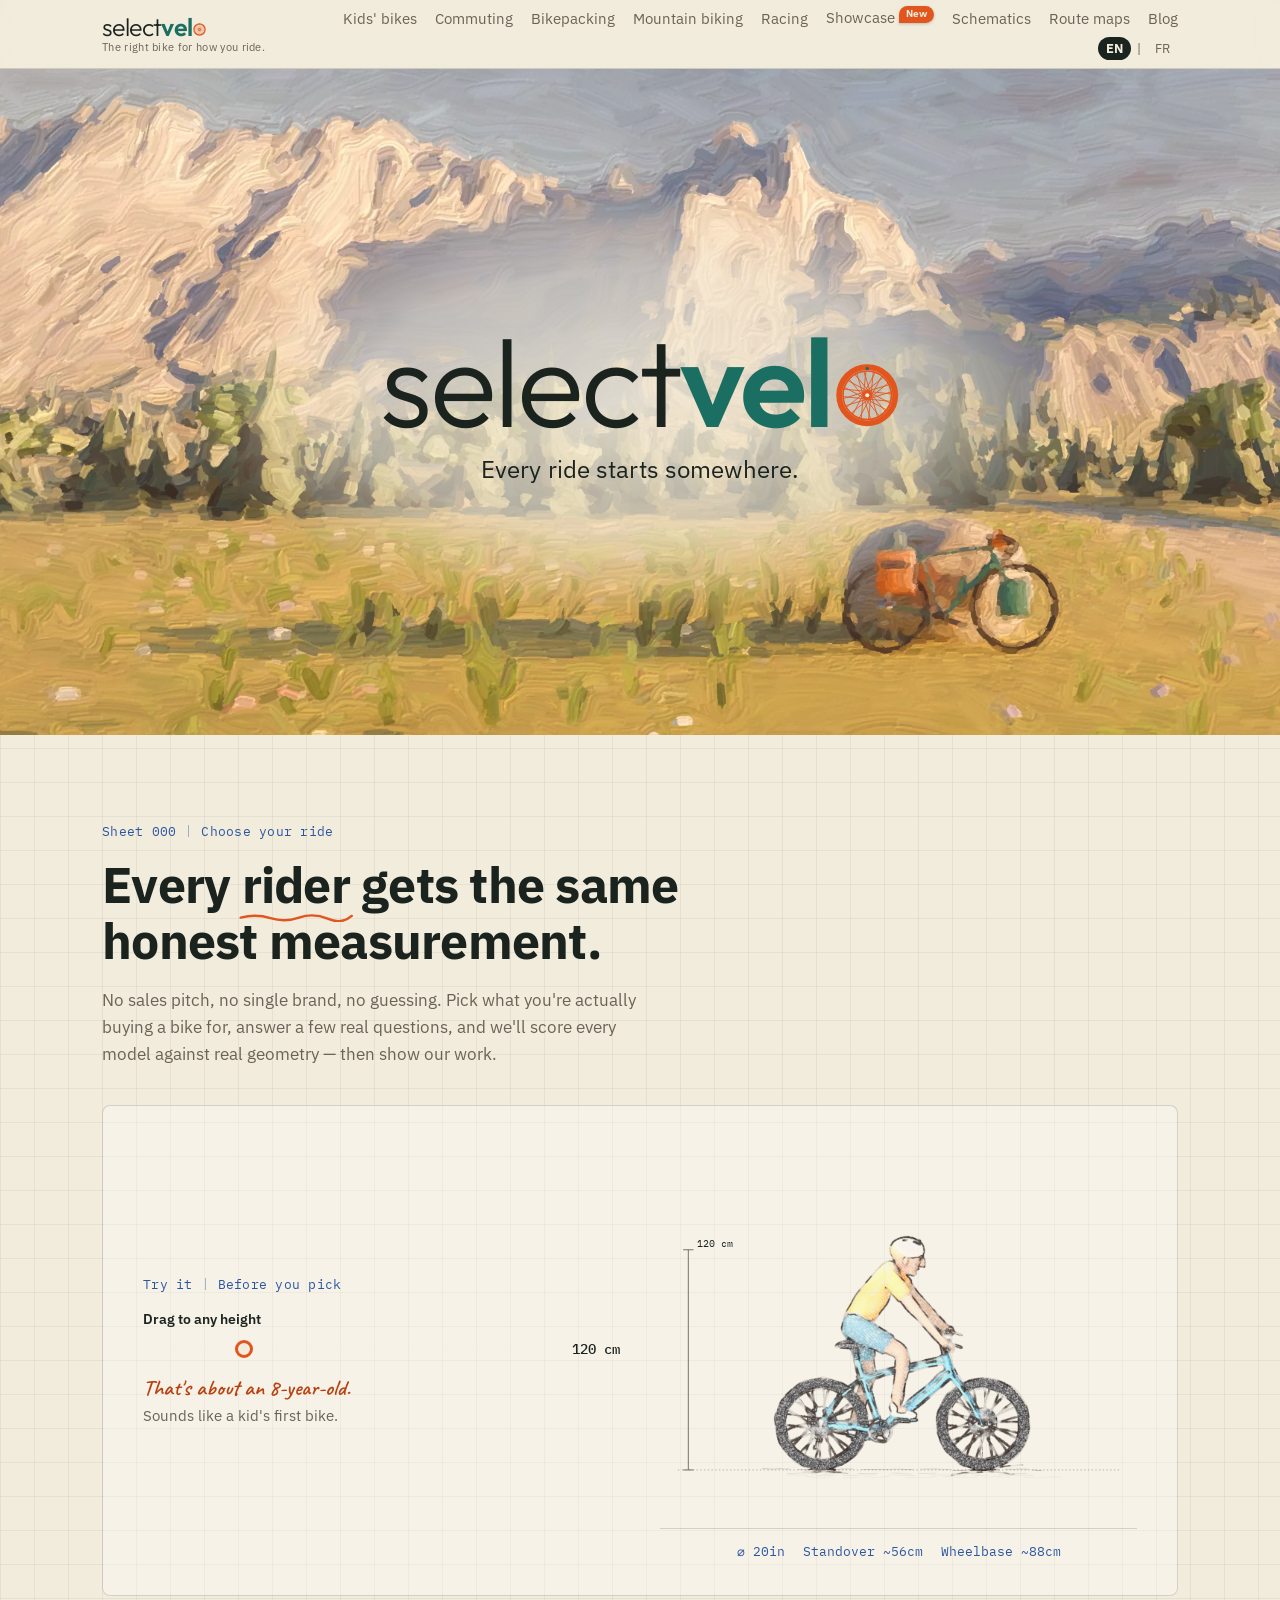
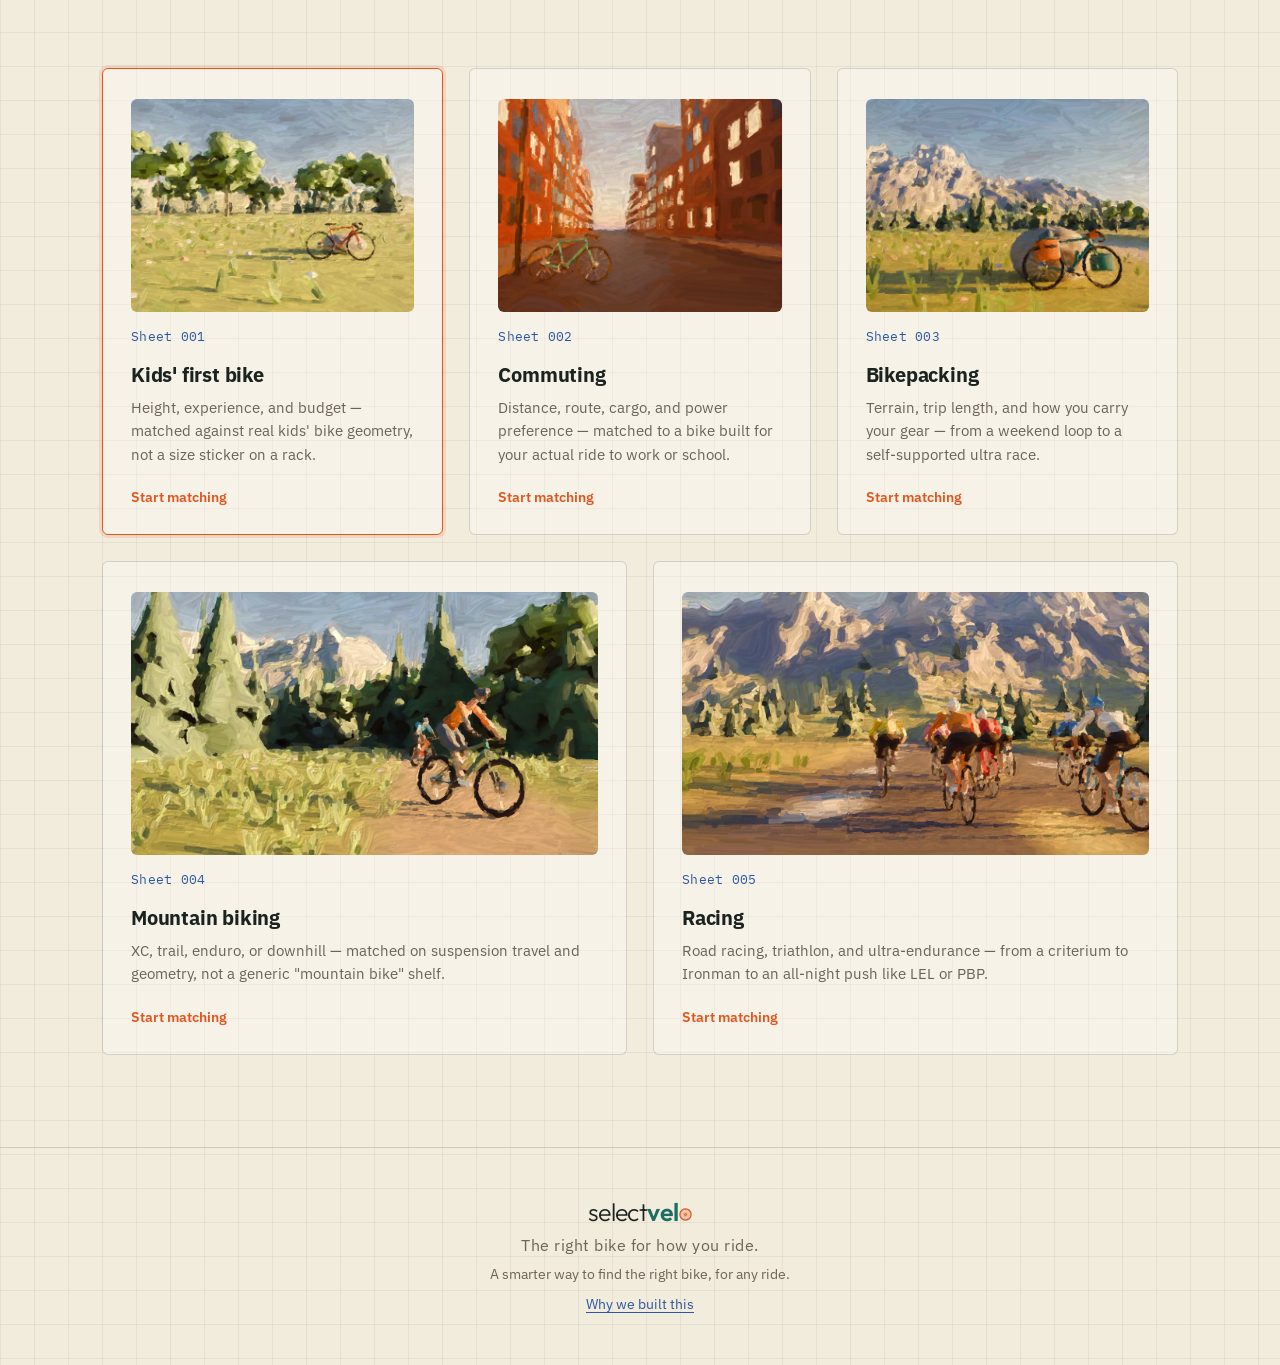
==== index.html @ 08dac82f "Replace the hanging Showcase flag with a "New" bubble that stays inside the header The flag hung fro" ====
<!DOCTYPE html>
<html lang="en">
<head>
<meta charset="UTF-8">
<meta name="viewport" content="width=device-width, initial-scale=1.0">
<title>SelectVelo — Find the right bike, measured</title>
<meta name="description" content="Find the bike that actually fits — kids, commuting, bikepacking, mountain biking, or racing. A free quiz scores real bikes from every brand against your measurements, not a sales pitch.">
<link rel="canonical" href="https://raghu-19planb.github.io/velomatch/">
<meta property="og:type" content="website">
<meta property="og:title" content="SelectVelo — Find the right bike, measured">
<meta property="og:description" content="Find the bike that actually fits — kids, commuting, bikepacking, mountain biking, or racing. A free quiz scores real bikes from every brand against your measurements, not a sales pitch.">
<meta property="og:url" content="https://raghu-19planb.github.io/velomatch/">
<meta property="og:site_name" content="SelectVelo">
<meta name="twitter:card" content="summary">
<meta name="twitter:title" content="SelectVelo — Find the right bike, measured">
<meta name="twitter:description" content="Find the bike that actually fits — kids, commuting, bikepacking, mountain biking, or racing. A free quiz scores real bikes from every brand against your measurements, not a sales pitch.">
<script type="application/ld+json">
{
  "@context": "https://schema.org",
  "@type": "Organization",
  "name": "SelectVelo",
  "url": "https://raghu-19planb.github.io/velomatch/",
  "description": "A free bike-matching quiz that scores real bikes from every brand against your measurements and needs."
}
</script>
<script type="application/ld+json">
{
  "@context": "https://schema.org",
  "@type": "WebSite",
  "name": "SelectVelo",
  "url": "https://raghu-19planb.github.io/velomatch/"
}
</script>
<link rel="preconnect" href="https://fonts.googleapis.com">
<link rel="preconnect" href="https://fonts.gstatic.com" crossorigin>
<link href="https://fonts.googleapis.com/css2?family=IBM+Plex+Sans:wght@400;500;600;700&family=IBM+Plex+Mono:wght@400;500;600&family=Caveat:wght@600;700&family=Outfit:wght@300;600&display=swap" rel="stylesheet">
<link rel="icon" type="image/svg+xml" href="favicon.svg?v=2">
<link rel="stylesheet" href="style.css?v=selectvelo20">
<script src="nav-transition.js"></script>
<script src="flag-banner.js" defer></script>
<script src="i18n.js"></script>
<script src="i18n-fr-core.js" defer></script>
<script src="i18n-fr-index.js" defer></script>
</head>
<body>

<nav>
  <div class="wrap">
    <a href="index.html" class="logo" style="text-decoration:none; color:inherit;">
      <span class="wordmark"><span class="wm-select">select</span><span class="wm-velo">vel<span class="wheel-o"><span class="sr-o">o</span><svg viewBox="0 0 100 100" aria-hidden="true"><circle class="wheel-tyre" cx="50" cy="50" r="43.5"/><circle class="wheel-rim" cx="50" cy="50" r="37.6"/><path class="wheel-spoke" d="M56.2 50.0L66.1 83.3M56.1 51.2L72.3 20.5M55.7 52.4L52.1 86.9M55.2 53.4L81.9 31.3M54.4 54.4L37.8 84.9M53.4 55.2L86.6 44.9M52.4 55.7L25.4 77.6M51.2 56.1L85.8 59.3M50.0 56.2L16.7 66.1M48.8 56.1L79.5 72.3M47.6 55.7L13.1 52.1M46.6 55.2L68.7 81.9M45.6 54.4L15.1 37.8M44.8 53.4L55.1 86.6M44.3 52.4L22.4 25.4M43.9 51.2L40.7 85.8M43.8 50.0L33.9 16.7M43.9 48.8L27.7 79.5M44.3 47.6L47.9 13.1M44.8 46.6L18.1 68.7M45.6 45.6L62.2 15.1M46.6 44.8L13.4 55.1M47.6 44.3L74.6 22.4M48.8 43.9L14.2 40.7M50.0 43.8L83.3 33.9M51.2 43.9L20.5 27.7M52.4 44.3L86.9 47.9M53.4 44.8L31.3 18.1M54.4 45.6L84.9 62.2M55.2 46.6L44.9 13.4M55.7 47.6L77.6 74.6M56.1 48.8L59.3 14.2"/><circle class="wheel-hubshell" cx="50" cy="50" r="7.2"/><circle class="wheel-hub" cx="50" cy="50" r="3.2"/><circle class="wheel-valve" cx="50" cy="8.6" r="2.6"/></svg></span></span></span>
      <span class="tagline">The right bike for how you ride.</span>
    </a>
    <div class="nav-links">
      <a href="kids.html" class="nav-link">Kids' bikes</a>
      <a href="commute.html" class="nav-link">Commuting</a>
      <a href="bikepacking.html" class="nav-link">Bikepacking</a>
      <a href="mountainbiking.html" class="nav-link">Mountain biking</a>
      <a href="racing.html" class="nav-link">Racing</a>
      <a href="showcase.html" class="nav-link">Showcase</a>
      <a href="schematics.html" class="nav-link">Schematics</a>
      <a href="routemaps.html" class="nav-link">Route maps</a>
      <a href="blog.html" class="nav-link">Blog</a>
    </div>
  </div>
</nav>

<section class="ride" id="ride" aria-label="SelectVelo">
  <div class="ride-stage" id="rideStage">
    <div class="ride-world" id="rideWorld" aria-hidden="true">
      <div class="ride-layer" data-depth="0.25"><img src="images/intro/layer_far.webp?v=5" width="3000" height="1000" fetchpriority="high" decoding="async" alt=""></div>
      <div class="ride-layer" data-depth="0.60"><img src="images/intro/layer_mid.webp?v=5" width="3000" height="1000" decoding="async" alt=""></div>
      <div class="ride-layer" data-depth="1.00"><img src="images/intro/layer_near.webp?v=5" width="3000" height="1000" decoding="async" alt=""></div>
      <div class="ride-grade" id="rideGrade"></div>
    </div>
    <div class="ride-hero" id="rideHero">
      <p class="ride-mark"><span class="wordmark" aria-hidden="true"><span class="wm-select">select</span><span class="wm-velo">vel<span class="wheel-o"><span class="sr-o">o</span><svg viewBox="0 0 100 100" aria-hidden="true"><circle class="wheel-tyre" cx="50" cy="50" r="43.5"/><circle class="wheel-rim" cx="50" cy="50" r="37.6"/><path class="wheel-spoke" d="M56.2 50.0L66.1 83.3M56.1 51.2L72.3 20.5M55.7 52.4L52.1 86.9M55.2 53.4L81.9 31.3M54.4 54.4L37.8 84.9M53.4 55.2L86.6 44.9M52.4 55.7L25.4 77.6M51.2 56.1L85.8 59.3M50.0 56.2L16.7 66.1M48.8 56.1L79.5 72.3M47.6 55.7L13.1 52.1M46.6 55.2L68.7 81.9M45.6 54.4L15.1 37.8M44.8 53.4L55.1 86.6M44.3 52.4L22.4 25.4M43.9 51.2L40.7 85.8M43.8 50.0L33.9 16.7M43.9 48.8L27.7 79.5M44.3 47.6L47.9 13.1M44.8 46.6L18.1 68.7M45.6 45.6L62.2 15.1M46.6 44.8L13.4 55.1M47.6 44.3L74.6 22.4M48.8 43.9L14.2 40.7M50.0 43.8L83.3 33.9M51.2 43.9L20.5 27.7M52.4 44.3L86.9 47.9M53.4 44.8L31.3 18.1M54.4 45.6L84.9 62.2M55.2 46.6L44.9 13.4M55.7 47.6L77.6 74.6M56.1 48.8L59.3 14.2"/><circle class="wheel-hubshell" cx="50" cy="50" r="7.2"/><circle class="wheel-hub" cx="50" cy="50" r="3.2"/><circle class="wheel-valve" cx="50" cy="8.6" r="2.6"/></svg></span></span></span></p>
      <p class="ride-line">Every ride starts somewhere.</p>
    </div>
  </div>
</section>


<section class="chooser-hero" id="chooser">
  <div class="wrap">
    <div class="fig-tag"><span>Sheet 000</span><span class="chip-div"></span><span>Choose your ride</span></div>
    <h1>Every <span class="pencil-mark">rider</span> gets the same honest measurement.</h1>
    <p class="lede">No sales pitch, no single brand, no guessing. Pick what you're actually buying a bike for, answer a few real questions, and we'll score every model against real geometry — then show our work.</p>
  </div>
</section>

<section class="fit-radar-section">
  <div class="wrap">
    <div class="fit-radar-card">
      <div class="fit-radar-controls">
        <div class="fig-tag"><span>Try it</span><span class="chip-div"></span><span>Before you pick</span></div>
        <label class="q-label" for="radarHeight">Drag to any height</label>
        <div class="range-row">
          <input type="range" id="radarHeight" min="95" max="195" value="120" step="1">
          <span class="range-out" id="radarHeightOut">120 cm</span>
        </div>
        <p class="fit-radar-hint" id="radarHint">That's about a 6-year-old.</p>
        <p class="fit-radar-category" id="radarCategory">Sounds like a kid's first bike.</p>
      </div>
      <div class="fit-radar-diagram">
        <div class="fit-radar-scale-wrap" id="radarScaleWrap">
          <div class="radar-stage" id="radarStage" role="img" aria-label="A child about 125 cm tall riding a bike with 20 inch wheels">
            <img class="radar-img" src="images/sizes/size_100.webp?v=4" width="1280" height="1000" loading="lazy" decoding="async" alt="">
            <img class="radar-img" src="images/sizes/size_112.webp?v=4" width="1280" height="1000" loading="lazy" decoding="async" alt="">
            <img class="radar-img is-on" src="images/sizes/size_125.webp?v=4" width="1280" height="1000"  decoding="async" alt="">
            <img class="radar-img" src="images/sizes/size_140.webp?v=4" width="1280" height="1000" loading="lazy" decoding="async" alt="">
            <img class="radar-img" src="images/sizes/size_152.webp?v=4" width="1280" height="1000" loading="lazy" decoding="async" alt="">
            <img class="radar-img" src="images/sizes/size_165.webp?v=4" width="1280" height="1000" loading="lazy" decoding="async" alt="">
            <img class="radar-img" src="images/sizes/size_178.webp?v=4" width="1280" height="1000" loading="lazy" decoding="async" alt="">
            <img class="radar-img" src="images/sizes/size_192.webp?v=4" width="1280" height="1000" loading="lazy" decoding="async" alt="">
            <svg class="radar-ruler" viewBox="0 0 640 500" aria-hidden="true">
              <line class="dim-ext" x1="24" y1="440" x2="616" y2="440"/>
              <g id="radarRuler">
                <line class="dim-line" id="radarRulerLine" x1="38" y1="440" x2="38" y2="200"/>
                <line class="dim-tick" x1="31" y1="440" x2="45" y2="440"/>
                <line class="dim-tick" id="radarRulerTick" x1="31" y1="200" x2="45" y2="200"/>
                <text class="dim-label" id="radarRulerText" x="50" y="196">125 cm</text>
              </g>
            </svg>
          </div>
        </div>
        <div class="fit-radar-labels">
          <span id="radarWheel">⌀ 16in</span>
          <span id="radarStandover">Standover ~46cm</span>
          <span id="radarWheelbase">Wheelbase ~86cm</span>
        </div>
      </div>
    </div>
  </div>
</section>

<section style="padding-top:0;">
  <div class="wrap">
    <div class="category-grid">
      <a href="kids.html" class="category-card">
        <img class="cat-art" src="images/intro/kids.webp?v=5" width="1200" height="900" loading="lazy" decoding="async" alt="An oil painting of a small orange bike in a meadow of wildflowers, with trees and a soft sky behind.">
        <div class="fig-tag"><span>Sheet 001</span></div>
        <h3>Kids' first bike</h3>
        <p>Height, experience, and budget — matched against real kids' bike geometry, not a size sticker on a rack.</p>
        <span class="card-cta">Start matching</span>
      </a>

      <a href="commute.html" class="category-card">
        <img class="cat-art" src="images/intro/commute.webp?v=5" width="1200" height="900" loading="lazy" decoding="async" alt="An oil painting of a bike leaning on a lamp post on a city street at dawn, brick buildings and warm windows on either side.">
        <div class="fig-tag"><span>Sheet 002</span></div>
        <h3>Commuting</h3>
        <p>Distance, route, cargo, and power preference — matched to a bike built for your actual ride to work or school.</p>
        <span class="card-cta">Start matching</span>
      </a>

      <a href="bikepacking.html" class="category-card">
        <img class="cat-art" src="images/intro/bikepacking.webp?v=5" width="1200" height="900" loading="lazy" decoding="async" alt="An oil painting of a loaded bikepacking bike leaning on a boulder, snow-capped mountains behind.">
        <div class="fig-tag"><span>Sheet 003</span></div>
        <h3>Bikepacking</h3>
        <p>Terrain, trip length, and how you carry your gear — from a weekend loop to a self-supported ultra race.</p>
        <span class="card-cta">Start matching</span>
      </a>

      <a href="mountainbiking.html" class="category-card">
        <img class="cat-art" src="images/intro/mountain.webp?v=5" width="1200" height="900" loading="lazy" decoding="async" alt="An oil painting of a bike resting on a rock beside a forest trail, tall pines behind it.">
        <div class="fig-tag"><span>Sheet 004</span></div>
        <h3>Mountain biking</h3>
        <p>XC, trail, enduro, or downhill — matched on suspension travel and geometry, not a generic "mountain bike" shelf.</p>
        <span class="card-cta">Start matching</span>
      </a>

      <a href="racing.html" class="category-card">
        <img class="cat-art" src="images/intro/racing.webp?v=5" width="1200" height="900" loading="lazy" decoding="async" alt="An oil painting of a road bike resting by an empty road at sunrise, mountains in the distance.">
        <div class="fig-tag"><span>Sheet 005</span></div>
        <h3>Racing</h3>
        <p>Road racing, triathlon, and ultra-endurance — from a criterium to Ironman to an all-night push like LEL or PBP.</p>
        <span class="card-cta">Start matching</span>
      </a>
    </div>
  </div>
</section>

<footer>
  <div class="wrap">
    <a href="index.html" class="logo" style="text-decoration:none; color:inherit;">
      <span class="wordmark"><span class="wm-select">select</span><span class="wm-velo">vel<span class="wheel-o"><span class="sr-o">o</span><svg viewBox="0 0 100 100" aria-hidden="true"><circle class="wheel-tyre" cx="50" cy="50" r="43.5"/><circle class="wheel-rim" cx="50" cy="50" r="37.6"/><path class="wheel-spoke" d="M56.2 50.0L66.1 83.3M56.1 51.2L72.3 20.5M55.7 52.4L52.1 86.9M55.2 53.4L81.9 31.3M54.4 54.4L37.8 84.9M53.4 55.2L86.6 44.9M52.4 55.7L25.4 77.6M51.2 56.1L85.8 59.3M50.0 56.2L16.7 66.1M48.8 56.1L79.5 72.3M47.6 55.7L13.1 52.1M46.6 55.2L68.7 81.9M45.6 54.4L15.1 37.8M44.8 53.4L55.1 86.6M44.3 52.4L22.4 25.4M43.9 51.2L40.7 85.8M43.8 50.0L33.9 16.7M43.9 48.8L27.7 79.5M44.3 47.6L47.9 13.1M44.8 46.6L18.1 68.7M45.6 45.6L62.2 15.1M46.6 44.8L13.4 55.1M47.6 44.3L74.6 22.4M48.8 43.9L14.2 40.7M50.0 43.8L83.3 33.9M51.2 43.9L20.5 27.7M52.4 44.3L86.9 47.9M53.4 44.8L31.3 18.1M54.4 45.6L84.9 62.2M55.2 46.6L44.9 13.4M55.7 47.6L77.6 74.6M56.1 48.8L59.3 14.2"/><circle class="wheel-hubshell" cx="50" cy="50" r="7.2"/><circle class="wheel-hub" cx="50" cy="50" r="3.2"/><circle class="wheel-valve" cx="50" cy="8.6" r="2.6"/></svg></span></span></span>
    </a>
    <p class="tagline">The right bike for how you ride.</p>
    <p>A smarter way to find the right bike, for any ride.</p>
    <button type="button" class="letter-trigger" id="openLetter">Why we built this</button>
  </div>
</footer>

<div class="letter-overlay" id="letterOverlay" aria-hidden="true">
  <div class="letter-card" role="dialog" aria-modal="true" aria-labelledby="letterTitle">
    <button type="button" class="letter-close" id="closeLetter" aria-label="Close">✕</button>
    <svg class="sketch-icon letter-sketch" viewBox="0 0 64 64" aria-hidden="true">
      <path d="M9 17 L56 15 L55 46 L7 45 Z"/>
      <path d="M9 17 L32 35 L55 15"/>
    </svg>
    <p class="letter-fig">Fig. 000 — where this is headed</p>
    <h3 id="letterTitle">To everyone who's stood in a bike aisle guessing,</h3>
    <p>Buying a bike usually comes down to a guess: a size sticker on a rack, a salesperson pointing at whatever's in stock, or a color you liked in a catalog. Get it wrong and it's money spent on something that never quite fits.</p>
    <p>We think fit should come from geometry, not guesswork — reach, stack, standover, all measured and matched to the rider, whoever that rider is.</p>
    <p>SelectVelo is built to do that matching for every kind of rider and every kind of ride. Right now it's five working prototypes: a first bike for a growing kid, a daily commuter, a bikepacking rig, a mountain bike, and a racing or ultra-endurance bike — because those are the cases where a wrong guess costs the most. The same approach — real measurements, scored against real bikes — is what we're building toward next, for every rider after this one.</p>
    <p>It won't get everything right yet. But it will show its work — the wheel size, the standover, the years of growth room — so you're choosing a bike, not gambling on one.</p>
    <p class="letter-sign">This is where we're starting. Not where we're stopping.</p>
  </div>
</div>

<div class="page-transition page-reveal" id="pageTransition" aria-hidden="true">
  <div class="transition-panel">
    <svg class="transition-rider" viewBox="0 0 140 100" xmlns="http://www.w3.org/2000/svg" aria-hidden="true">
      <circle cx="30" cy="72" r="20" fill="none" stroke="var(--signal)" stroke-width="3.4"/>
      <circle cx="100" cy="72" r="20" fill="none" stroke="var(--signal)" stroke-width="3.4"/>
      <g fill="none" stroke="var(--signal)" stroke-width="3.4" stroke-linecap="round" stroke-linejoin="round">
        <path d="M55 60 L45 30 L90 26 L100 72 M55 60 L30 72"/>
        <path d="M90 26 L82 12"/>
        <path d="M70 15 L94 19"/>
        <path d="M78 18 L58 38"/>
        <path d="M62 34 L84 30"/>
      </g>
      <circle cx="78" cy="10" r="7.5" fill="var(--ink)"/>
      <g class="pedal-leg">
        <path d="M55 60 L46 76 L58 82" fill="none" stroke="var(--signal)" stroke-width="3.4" stroke-linecap="round" stroke-linejoin="round"/>
      </g>
    </svg>
  </div>
</div>

<script>
const radarSlider = document.getElementById('radarHeight');
const radarOut = document.getElementById('radarHeightOut');
const radarHint = document.getElementById('radarHint');
const radarCategory = document.getElementById('radarCategory');
const radarStage = document.getElementById('radarStage');
const radarRulerLine = document.getElementById('radarRulerLine');
const radarRulerTick = document.getElementById('radarRulerTick');
const radarRulerText = document.getElementById('radarRulerText');
const radarWheel = document.getElementById('radarWheel');
const radarStandover = document.getElementById('radarStandover');
const radarWheelbase = document.getElementById('radarWheelbase');
const radarCards = {
  kids: document.querySelector('.category-card[href="kids.html"]'),
  commute: document.querySelector('.category-card[href="commute.html"]'),
  bikepacking: document.querySelector('.category-card[href="bikepacking.html"]'),
  mountainbiking: document.querySelector('.category-card[href="mountainbiking.html"]'),
  racing: document.querySelector('.category-card[href="racing.html"]')
};

function radarAgeHint(h){
  if (h < 105) return "That's about a 4-year-old.";
  if (h < 118) return "That's about a 6-year-old.";
  if (h < 132) return "That's about an 8-year-old.";
  if (h < 148) return "That's about a 10 to 12-year-old.";
  if (h < 165) return "That's a teenager, or a petite adult.";
  return "That's an average-height adult.";
}
/* radar-sizes:start */
const RADAR_SIZES = [
  {h:100, wheel:'14in', standover:39, wheelbase:62, saddle:56},
  {h:112, wheel:'16in', standover:44, wheelbase:70, saddle:63},
  {h:125, wheel:'20in', standover:56, wheelbase:88, saddle:73},
  {h:140, wheel:'24in', standover:67, wheelbase:106, saddle:83},
  {h:152, wheel:'26in', standover:74, wheelbase:116, saddle:91},
  {h:165, wheel:'700c', standover:74, wheelbase:96, saddle:94},
  {h:178, wheel:'700c', standover:79, wheelbase:103, saddle:101},
  {h:192, wheel:'700c', standover:85, wheelbase:110, saddle:109}
];
const RADAR_PX_PER_M = 246.15, RADAR_GROUND_Y = 440.0;
/* radar-sizes:end */
function radarWheelSize(h){
  if (h < 112) return "12in";
  if (h < 130) return "16in";
  if (h < 148) return "20in";
  if (h < 168) return "24in";
  return "700c";
}

function updateRadar(){
  const h = Number(radarSlider.value);
  radarOut.textContent = h + ' cm';
  radarHint.textContent = radarAgeHint(h);

  // the rendered size nearest to this height: a rider on a bike that fits them
  let near = RADAR_SIZES[0];
  RADAR_SIZES.forEach(sz => { if (Math.abs(sz.h - h) < Math.abs(near.h - h)) near = sz; });
  document.querySelectorAll('.radar-img').forEach(img => img.classList.toggle('is-on', img.src.indexOf('size_' + near.h + '.') !== -1));
  radarStage.setAttribute('aria-label', 'A ' + (h < 150 ? 'child' : h < 165 ? 'teenager' : 'rider') + ' about ' + h + ' cm tall on a bike with ' + near.wheel.replace('in', ' inch') + ' wheels');
  // a ruler beside the bike shows the rider's actual height at the picture's own scale
  const topY = RADAR_GROUND_Y - h / 100 * RADAR_PX_PER_M;
  radarRulerLine.setAttribute('y2', topY.toFixed(1));
  radarRulerTick.setAttribute('y1', topY.toFixed(1)); radarRulerTick.setAttribute('y2', topY.toFixed(1));
  radarRulerText.setAttribute('y', (topY - 4).toFixed(1));
  radarRulerText.textContent = h + ' cm';

  radarWheel.textContent = '⌀ ' + near.wheel;
  radarStandover.textContent = 'Standover ~' + near.standover + 'cm';
  radarWheelbase.textContent = 'Wheelbase ~' + near.wheelbase + 'cm';

  Object.values(radarCards).forEach(c => c && c.classList.remove('radar-highlight'));
  if (h < 148) {
    radarCategory.textContent = "Sounds like a kid's first bike.";
    radarCards.kids && radarCards.kids.classList.add('radar-highlight');
  } else if (h < 165) {
    radarCategory.textContent = "Getting into bigger-bike territory.";
  } else {
    radarCategory.textContent = "Sounds like an adult bike — commuting, bikepacking, mountain biking, or racing.";
    radarCards.commute && radarCards.commute.classList.add('radar-highlight');
    radarCards.bikepacking && radarCards.bikepacking.classList.add('radar-highlight');
    radarCards.mountainbiking && radarCards.mountainbiking.classList.add('radar-highlight');
    radarCards.racing && radarCards.racing.classList.add('radar-highlight');
  }
}
radarSlider.addEventListener('input', updateRadar);
updateRadar();

const pageTransition = document.getElementById('pageTransition');
document.querySelectorAll('.category-card').forEach(card => {
  card.addEventListener('click', function(e){
    const target = this.getAttribute('href');
    if (!target) return;
    e.preventDefault();
    const panel = pageTransition.querySelector('.transition-panel');
    pageTransition.classList.remove('page-reveal');
    panel.style.transition = 'none';
    void panel.offsetWidth;
    panel.style.transition = '';
    void panel.offsetWidth;
    pageTransition.classList.add('active');
    setTimeout(() => { window.location.href = target; }, 900);
  });
});

const letterOverlay = document.getElementById('letterOverlay');
const openLetterBtn = document.getElementById('openLetter');
const closeLetterBtn = document.getElementById('closeLetter');
let letterLastFocused = null;

function openLetter(){
  letterLastFocused = document.activeElement;
  letterOverlay.classList.add('open');
  letterOverlay.setAttribute('aria-hidden', 'false');
  document.body.style.overflow = 'hidden';
  closeLetterBtn.focus();
}
function closeLetter(){
  letterOverlay.classList.remove('open');
  letterOverlay.setAttribute('aria-hidden', 'true');
  document.body.style.overflow = '';
  if (letterLastFocused) letterLastFocused.focus();
}
openLetterBtn.addEventListener('click', openLetter);
closeLetterBtn.addEventListener('click', closeLetter);
letterOverlay.addEventListener('click', e => { if (e.target === letterOverlay) closeLetter(); });
document.addEventListener('keydown', e => { if (e.key === 'Escape' && letterOverlay.classList.contains('open')) closeLetter(); });
</script>

</body>
</html>
---- style.css ----
:root{
  --paper:#F2ECDD;
  --paper-2:#E7DFC9;
  --ink:#1B231F;
  --ink-soft:rgba(242,236,221,0.66);
  --ink-faint:rgba(242,236,221,0.4);
  --blueprint:#2B57A0;
  --blueprint-soft:rgba(43,87,160,0.5);
  --signal:#E2551D;
  --signal-deep:#B8410F;
  --fog:#6B6357;
  --line:rgba(27,35,31,0.16);
  --line-soft:rgba(27,35,31,0.09);
  --line-dark:rgba(242,236,221,0.16);
  --grid:rgba(27,35,31,0.06);
  --grid-dark:rgba(242,236,221,0.07);
  --quiz-bg:#0F3630;
  --quiz-accent:#7ED7BE;
  --graphite:rgba(75,74,66,0.8);
  --teal:#1A6E62;
  --font-body:'IBM Plex Sans', -apple-system, sans-serif;
  --font-mono:'IBM Plex Mono', ui-monospace, monospace;
  --font-hand:'Caveat', cursive;
  --font-wordmark:'Outfit', sans-serif;
  --font-tagline:var(--font-body);
}
*{box-sizing:border-box;}
html{scroll-behavior:smooth;}
body{
  margin:0;
  font-family:var(--font-body);
  color:var(--ink);
  background-color:var(--paper);
  background-image:
    linear-gradient(var(--grid) 1px, transparent 1px),
    linear-gradient(90deg, var(--grid) 1px, transparent 1px);
  background-size:34px 34px;
  -webkit-font-smoothing:antialiased;
}
a{color:inherit;}
.wrap{max-width:1140px; margin:0 auto; padding:0 32px;}
@media (max-width:640px){ .wrap{padding:0 20px;} }

/* divider-chip pattern: used instead of middots / eyebrow dashes */
.chip-row{display:flex; align-items:center; gap:12px; flex-wrap:wrap;}
.chip-div{width:1px; height:12px; background:currentColor; opacity:0.3;}

/* FIG tags — real sheet/section references, not decorative eyebrows */
.fig-tag{
  display:flex; align-items:center; gap:12px;
  font-family:var(--font-mono); font-size:12.5px; letter-spacing:0.02em;
  color:var(--blueprint); margin:0 0 18px;
}
.fig-tag .chip-div{background:var(--blueprint); opacity:0.4;}
.trust-strip .fig-tag, .stat .fig-tag{justify-content:center;}

/* NAV */
nav{
  position:sticky; top:0; z-index:50;
  background:rgba(242,236,221,0.86);
  backdrop-filter:blur(10px);
  border-bottom:1px solid var(--line);
}
nav .wrap{display:flex; align-items:center; justify-content:space-between; flex-wrap:wrap; row-gap:8px; column-gap:56px; min-height:64px; padding-top:8px; padding-bottom:8px;}
.logo{display:flex; flex-direction:column; align-items:flex-start; gap:1px; flex:none;}
.logo .tagline{margin:0; font-size:10.5px; line-height:1.2;}

/* "selectvelo" wordmark: lowercase, one geometric typeface. "select" is light, "vel" is a
   heavier weight, and the final "o" is a real spinning wheel (only the wheel spins; a bike's
   frame doesn't). The wheel is sized to the letter "o" it replaces, so it reads as a letter
   first. Reused identically in the nav, footer and splash. */
.wordmark{
  display:inline-flex; align-items:baseline; font-family:var(--font-wordmark);
  letter-spacing:-0.025em; line-height:1; font-size:25px; white-space:nowrap;
}
.wm-select{font-weight:300; color:var(--ink);}
.wm-velo{font-weight:600; color:var(--teal);}
.wheel-o{display:inline-block; position:relative; width:0.52em; height:0.52em; margin-left:0.03em; flex:none;}
/* The wheel is drawn, so it has no text: this hidden "o" keeps the name
   spelled right for screen readers, copy-paste and search indexing. */
.sr-o{position:absolute; width:1px; height:1px; overflow:hidden; clip:rect(0 0 0 0); white-space:nowrap;}
.wheel-o svg{width:100%; height:100%; display:block; overflow:visible; animation:wheel-o-spin 3.6s linear infinite; transform-origin:50% 50%;}
@keyframes wheel-o-spin{ to{ transform:rotate(360deg); } }
@media (prefers-reduced-motion: reduce){ .wheel-o svg{animation:none;} }
/* a laced wheel: tyre, rim, 32 crossed spokes, hub shell, axle, valve */
.wheel-o .wheel-tyre{fill:none; stroke:var(--signal); stroke-width:9;}
.wheel-o .wheel-rim{fill:none; stroke:var(--signal); stroke-width:2.6;}
.wheel-o .wheel-spoke{fill:none; stroke:var(--signal); stroke-width:1.35; stroke-linecap:round;}
.wheel-o .wheel-hubshell{fill:var(--signal);}
.wheel-o .wheel-hub{fill:#F2ECDD;}
.wheel-o .wheel-valve{fill:var(--teal);}

.tagline{font-family:var(--font-tagline); font-weight:400; font-size:13px; color:var(--fog); letter-spacing:0.03em; margin:10px 0 0;}
.nav-links{display:flex; align-items:center; gap:18px; flex-wrap:wrap; row-gap:8px; justify-content:flex-end; flex:1 1 540px; min-width:0;}   /* never crowds the logo: at least a 56px gutter, else the links drop to their own row */
.nav-link{font-size:14.5px; color:var(--fog); text-decoration:none; white-space:nowrap;}
.nav-link:hover{color:var(--ink);}
.nav-link.current{color:var(--ink); font-weight:600;}
@media (max-width:480px){
  .nav-links{gap:12px;}
  .nav-link{font-size:13px;}
}
.nav-cta{
  font-size:14px; font-weight:600; padding:10px 20px;
  border-radius:100px; background:var(--signal); color:var(--paper);
  border:none; cursor:pointer; text-decoration:none;
  white-space:nowrap;
  transition:background .15s ease;
}
.nav-cta:hover{background:var(--signal-deep);}

/* HERO */
.hero{padding:76px 0 96px;}
.hero-grid{display:grid; grid-template-columns:1.05fr 1fr; gap:56px; align-items:center;}
@media (max-width:900px){ .hero-grid{grid-template-columns:1fr; gap:48px;} }

.hero h1{
  font-size:clamp(27px, 3.6vw, 45px);
  font-weight:700;
  line-height:1.12;
  letter-spacing:-0.015em;
  margin:0 0 20px;
  max-width:580px;
}
/* Hand-drawn underline marking the category word in each page's headline —
   apply this same span/class to whichever word names the category on new pages. */
.pencil-mark{position:relative; white-space:nowrap;}
.pencil-mark::after{
  content:"";
  position:absolute;
  left:-2%; right:-3%; bottom:-0.1em;
  height:0.22em;
  background-image:url("data:image/svg+xml,%3Csvg xmlns='http://www.w3.org/2000/svg' viewBox='0 0 200 20' preserveAspectRatio='none'%3E%3Cpath d='M3 12 Q30 5 55 13 T105 12 T155 14 T197 9' fill='none' stroke='%23E2551D' stroke-width='4.5' stroke-linecap='round'/%3E%3C/svg%3E");
  background-repeat:no-repeat;
  background-size:100% 100%;
}
.hero p{
  font-size:16.5px;
  color:var(--fog);
  max-width:460px;
  margin:0 0 30px;
  line-height:1.65;
}
.btn-primary{
  display:inline-block;
  background:var(--signal);
  color:var(--paper);
  font-size:16px; font-weight:600;
  padding:15px 30px;
  border-radius:100px;
  text-decoration:none;
  border:none; cursor:pointer;
  transition:transform .15s ease, background .15s ease;
  font-family:inherit;
}
.btn-primary:hover{background:var(--signal-deep); transform:translateY(-1px);}

.spec-chips{margin-top:28px; color:var(--fog); font-family:var(--font-mono); font-size:13px;}

/* HERO DIAGRAM */
.diagram-card{
  border:1px solid var(--line);
  border-radius:6px;
  padding:20px 20px 14px;
  background:rgba(255,255,255,0.28);
}
.bike-diagram{width:100%; height:auto; display:block;}
.frame-line{stroke:var(--signal); stroke-width:2.5; fill:none; stroke-linecap:round; stroke-linejoin:round;}
.wheel-ring{stroke:var(--signal); stroke-width:2.5; fill:none;}
.hub{fill:var(--ink);}
.dim-ext{stroke:var(--fog); stroke-width:1; stroke-dasharray:2 3; opacity:0.55;}
.dim-line{stroke:var(--fog); stroke-width:1.2; fill:none;}
.dim-tick{stroke:var(--fog); stroke-width:1.2;}
.dim-label{font-family:var(--font-mono); font-size:13.5px; fill:var(--ink);}
.hand-circle{stroke:var(--signal); stroke-width:2.4; fill:none;}
.hand-note{font-family:var(--font-hand); font-size:23px; fill:var(--signal-deep); font-weight:600;}
@media (max-width:480px){ .dim-minor{display:none;} }
.diagram-cap{margin:10px 2px 0; font-size:12.5px; color:var(--fog); font-family:var(--font-mono);}

/* PENCIL-SKETCH ACCENTS — same duotone recipe as the story scenes (thin
   signal-orange outline strokes throughout), just at icon scale.
   No grain filter here — at 42px it would just read as mud. */
.sketch-icon{width:42px; height:42px; display:block; overflow:visible;}
.sketch-icon path, .sketch-icon circle{
  stroke:var(--signal); stroke-width:1.8; fill:none;
  stroke-linecap:round; stroke-linejoin:round;
}
.sketch-icon.on-dark path, .sketch-icon.on-dark circle{stroke:var(--ink-soft);}

/* SECTION SHARED */
section{padding:92px 0;}
h2{font-size:clamp(27px,3.6vw,38px); font-weight:700; letter-spacing:-0.01em; margin:0 0 16px; line-height:1.15; max-width:640px;}
.lede{font-size:16.5px; color:var(--fog); max-width:540px; line-height:1.65; margin:0 0 54px;}

/* HOW IT WORKS */
.steps{display:grid; grid-template-columns:repeat(3,1fr); gap:40px;}
@media (max-width:800px){ .steps{grid-template-columns:1fr; gap:38px;} }
.step .sketch-icon{margin-bottom:18px;}
.step-index{
  display:flex; align-items:baseline; gap:12px;
  font-family:var(--font-mono); font-size:13px; color:var(--blueprint);
  margin-bottom:16px;
}
.step-index .tick{width:26px; height:1px; background:var(--blueprint); opacity:0.5;}
.step h3{font-size:18.5px; font-weight:600; margin:0 0 8px;}
.step p{font-size:15px; color:var(--fog); line-height:1.6; margin:0;}

/* QUIZ SECTION */
.quiz-section{
  background-color:var(--quiz-bg);
  background-image:
    linear-gradient(var(--grid-dark) 1px, transparent 1px),
    linear-gradient(90deg, var(--grid-dark) 1px, transparent 1px);
  background-size:34px 34px;
  color:var(--paper);
}
.quiz-section .fig-tag{color:var(--quiz-accent);}
.quiz-section .fig-tag .chip-div{background:var(--quiz-accent);}
.quiz-section .lede{color:var(--ink-soft);}
.quiz-heading{display:flex; align-items:flex-start; justify-content:space-between; gap:24px;}
.quiz-sketch{flex:none; margin-top:6px;}
@media (max-width:560px){ .quiz-sketch{display:none;} }
.quiz-grid{display:grid; grid-template-columns:minmax(0,1fr) minmax(0,1fr); gap:60px; align-items:start;}
@media (max-width:860px){ .quiz-grid{grid-template-columns:minmax(0,1fr); gap:40px;} }

.q-section-label{
  font-family:var(--font-mono); font-size:12px; color:var(--quiz-accent);
  margin:36px 0 4px; padding-top:22px; border-top:1px solid var(--line-dark);
}
.q-section-label.first{margin-top:0; padding-top:0; border-top:none;}
.q-section-hint{font-size:12.5px; color:var(--ink-faint); margin:0 0 20px;}
.q-group{margin-bottom:26px;}

/* CONVERSATIONAL QUIZ FLOW — a presentation layer over the existing .q-group
   questions: one at a time instead of a long scrollable wall of them. */
.q-flow-nav{margin-top:22px; padding-top:20px; border-top:1px solid var(--line-dark); flex-direction:column;}
.q-flow-progress{height:3px; background:var(--line-dark); border-radius:2px; overflow:hidden; margin-bottom:10px;}
.q-flow-progress-bar{height:100%; background:var(--signal); transition:width .3s ease;}
.q-flow-count{font-family:var(--font-mono); font-size:12.5px; color:var(--ink-faint); margin:0 0 14px;}
.q-flow-hint{font-size:13px; color:var(--ink-faint); line-height:1.6; margin:0 0 4px; max-width:440px;}
.q-flow-skip{
  background:none; border:none; padding:0; margin-left:2px;
  color:var(--paper); text-decoration:underline; text-underline-offset:3px;
  font-size:13px; font-family:inherit; cursor:pointer; opacity:0.85;
}
.q-flow-skip:hover{color:var(--signal); opacity:1;}
.q-flow-buttons{display:flex; gap:12px; margin-top:8px;}
.q-flow-back{
  background:transparent; border:1px solid var(--line-dark); color:var(--paper);
  padding:0 22px; height:44px; border-radius:100px; font-size:14px; font-weight:600; cursor:pointer; font-family:inherit;
}
.q-flow-back:hover{border-color:rgba(242,236,221,0.4);}
.q-flow-next{
  background:var(--signal); border:none; color:var(--paper);
  padding:0 26px; height:44px; border-radius:100px; font-size:14px; font-weight:600; cursor:pointer; font-family:inherit;
  flex:1;
}
.q-flow-next:hover{background:var(--signal-deep);}
.q-step{animation:q-step-in .25s ease;}
@keyframes q-step-in{ from{opacity:0; transform:translateY(6px);} to{opacity:1; transform:translateY(0);} }
@media (prefers-reduced-motion: reduce){ .q-step{animation:none;} }
.q-step-review .q-step-heading{font-size:16px; font-weight:600; margin:0 0 20px; color:var(--paper);}
.q-label{font-size:14px; font-weight:600; margin-bottom:12px; display:block;}
.q-hint{font-size:12px; color:var(--ink-faint); margin:-6px 0 12px;}
.opt-row{display:flex; gap:8px; flex-wrap:wrap;}
.opt{
  border:1px solid var(--line-dark); background:transparent; color:var(--paper);
  padding:9px 16px; border-radius:100px; font-size:13.5px; cursor:pointer;
  transition:all .12s ease; font-family:inherit;
}
.opt:hover{border-color:rgba(242,236,221,0.4);}
.opt.active{background:var(--signal); border-color:var(--signal);}

/* INFO TIPS — the little "i" beside Frame material / Groupset questions (info-tips.js).
   The icon lives in a row beside the label, not inside it, so clicking the label
   text never triggers it. The card is solid (not translucent) because it overlays
   the option buttons below the label. */
.q-label-row{display:flex; align-items:center; gap:10px; position:relative; margin-bottom:12px;}
.q-label-row .q-label{margin-bottom:0;}
.info-tip{display:inline-flex;}
.info-btn{
  width:22px; height:22px; flex:none; padding:0; border-radius:50%;
  border:1.5px solid var(--quiz-accent); background:transparent; color:var(--quiz-accent);
  font:italic 700 13px/1 Georgia, 'Times New Roman', serif; cursor:pointer;
  display:inline-flex; align-items:center; justify-content:center;
  transition:background .12s ease, color .12s ease;
}
.info-btn{position:relative;}
.info-btn::after{content:''; position:absolute; inset:-11px;} /* 44px tap target around the 22px icon */
.info-btn:hover, .info-tip.open .info-btn{background:var(--quiz-accent); color:var(--quiz-bg);}
.info-btn:focus-visible{outline:2px solid var(--paper); outline-offset:2px;}
.info-pop{
  position:absolute; left:0; top:100%; z-index:40; width:min(440px, 100%);
  padding-top:10px; opacity:0; visibility:hidden; transform:translateY(-4px);
  transition:opacity .14s ease, transform .14s ease, visibility 0s linear .14s;
}
.info-tip.open .info-pop{opacity:1; visibility:visible; transform:none; transition-delay:0s;}
.info-tip.up .info-pop{top:auto; bottom:100%; padding-top:0; padding-bottom:10px; transform:translateY(4px);}
.info-tip.up.open .info-pop{transform:none;}
.info-card{
  background:#174B42; border:1px solid rgba(126,215,190,0.4); border-radius:12px;
  padding:16px 18px; box-shadow:0 14px 34px rgba(0,0,0,0.45);
  max-height:480px; overflow-y:auto; color:var(--paper);
  font-size:13px; line-height:1.5; text-align:left; font-weight:400;
  scrollbar-width:thin; scrollbar-color:rgba(126,215,190,0.5) transparent;
}
.info-card::-webkit-scrollbar{width:8px;}
.info-card::-webkit-scrollbar-track{background:transparent;}
.info-card::-webkit-scrollbar-thumb{background:rgba(126,215,190,0.45); border-radius:8px;}
.info-card:focus-visible{outline:2px solid var(--quiz-accent); outline-offset:-3px;}
.info-card-wrap{position:relative;}
.info-close{
  position:absolute; top:10px; right:18px; z-index:2; width:28px; height:28px; padding:0;
  border-radius:50%; border:1px solid var(--line-dark); background:rgba(0,0,0,0.28); color:var(--paper);
  font:600 12px/1 var(--font-body); cursor:pointer; display:inline-flex; align-items:center; justify-content:center;
}
.info-close::after{content:''; position:absolute; inset:-8px;} /* 44px tap target */
.info-close:hover{background:rgba(0,0,0,0.5); border-color:rgba(242,236,221,0.4);}
.info-close:focus-visible{outline:2px solid var(--quiz-accent); outline-offset:2px;}
.info-title{margin:0 0 6px; padding-right:36px; font-size:14px; font-weight:700; color:var(--quiz-accent);}
.info-intro, .info-outro{margin:0; color:var(--ink-soft);}
.info-outro{margin-top:12px; padding-top:12px; border-top:1px solid var(--line-dark);}
.info-list{margin:12px 0 0; display:flex; flex-direction:column; gap:12px;}
.info-item dt{font-weight:700; font-size:13.5px; margin:0 0 3px;}
.info-item dd{margin:0; display:flex; flex-direction:column; gap:3px;}
.info-line{display:block;}
.info-tag{
  display:inline-block; font-family:var(--font-mono); font-size:10px; font-weight:600;
  letter-spacing:.05em; text-transform:uppercase; padding:1px 7px; margin-right:7px;
  border-radius:100px; vertical-align:1px;
}
.info-tag-good{background:rgba(126,215,190,0.2); color:var(--quiz-accent);}
.info-tag-watch{background:rgba(226,85,29,0.22); color:#FFB48F;}
@media (max-width:560px){ .info-pop{width:100%;} .info-card{padding:14px;} }
@media (prefers-reduced-motion: reduce){ .info-pop{transition:none; transform:none;} .info-btn{transition:none;} }

input[type=range]{
  -webkit-appearance:none; width:100%; height:2px; background:var(--line-dark);
  border-radius:2px; outline:none;
}
input[type=range]::-webkit-slider-thumb{
  -webkit-appearance:none; width:18px; height:18px; border-radius:50%;
  background:var(--paper); cursor:pointer; border:3px solid var(--signal);
}
input[type=range]::-moz-range-thumb{
  width:12px; height:12px; border-radius:50%;
  background:var(--paper); cursor:pointer; border:3px solid var(--signal);
}
.range-row{display:flex; align-items:center; gap:16px;}
.range-out{font-family:var(--font-mono); font-size:13.5px; font-weight:500; min-width:80px; text-align:right;}
.range-ends{display:flex; justify-content:space-between; font-size:11px; color:var(--ink-faint); margin-top:6px;}

.submit-btn{
  width:100%; background:var(--signal); color:var(--paper); border:none;
  font-size:15px; font-weight:600; padding:15px; border-radius:100px;
  cursor:pointer; margin-top:8px; font-family:inherit;
}
.submit-btn:hover{background:var(--signal-deep);}
.err{color:#F0A98E; font-size:13px; margin-top:10px; display:none;}

.results{display:grid; grid-template-columns:repeat(2, minmax(0, 1fr)); gap:14px; align-items:start;}
@media (max-width:640px){ .results{grid-template-columns:1fr;} }
.result-card{
  background:rgba(242,236,221,0.05);
  border:1px solid var(--line-dark);
  border-radius:10px;
  padding:20px 22px;
  min-width:0;
}
.result-card.top{border-color:var(--signal); background:rgba(226,85,29,0.1); grid-column:1 / -1;}
.result-card.top .result-media{max-width:340px;}
.result-media{
  width:100%; aspect-ratio:4/3; border-radius:8px; overflow:hidden;
  background:rgba(242,236,221,0.06); border:1px solid var(--line-dark);
  display:flex; align-items:center; justify-content:center; margin-bottom:14px;
}
.result-media img{width:100%; height:100%; object-fit:cover; display:block;}
.result-placeholder{width:36px; height:36px;}
.result-placeholder path, .result-placeholder circle{stroke:var(--ink-faint);}
.result-placeholder-wrap{display:flex; flex-direction:column; align-items:center; gap:10px; padding:12px; text-align:center;}
.result-photo-link{
  font-family:var(--font-mono); font-size:11px; color:var(--ink-faint);
  text-decoration:underline; text-underline-offset:2px; max-width:220px;
}
.result-photo-link:hover{color:var(--quiz-accent);}
.badge{
  display:inline-block; font-family:var(--font-mono); font-size:11.5px; font-weight:500; color:var(--signal);
  background:rgba(226,85,29,0.16); padding:4px 11px; border-radius:100px; margin-bottom:10px;
}
.result-top{display:flex; justify-content:space-between; align-items:baseline; gap:10px;}
.result-name{font-size:16.5px; font-weight:600; min-width:0; overflow-wrap:break-word;}
.result-price{font-family:var(--font-mono); font-size:14px; color:var(--ink-soft);}
.result-meta{font-size:13.5px; color:var(--ink-soft); margin:8px 0 0; line-height:1.6;}
.result-budget-note{
  font-size:12.5px; color:var(--signal-deep); background:rgba(226,85,29,0.08);
  border:1px solid rgba(226,85,29,0.22); border-radius:5px; padding:7px 10px;
  margin:10px 0 0; line-height:1.5;
}
.result-budget-note b{font-weight:600;}
/* why this bike: what it does well for the trip, and what to watch for */
.result-why, .result-watch{list-style:none; margin:10px 0 0; padding:0; font-size:13.5px; line-height:1.5;}
.result-why li, .result-watch li{position:relative; padding-left:20px; margin-top:4px; color:var(--ink-soft);}
.result-why li::before{content:"✓"; position:absolute; left:0; top:0; color:var(--quiz-accent); font-weight:700;}
.result-watch li::before{content:"!"; position:absolute; left:3px; top:0; color:var(--signal); font-weight:700; font-family:var(--font-mono);}
.result-watch{margin-top:8px;}
.result-footnote{grid-column:1 / -1; margin:6px 2px 0; font-size:12px; line-height:1.5; color:var(--ink-faint);}
.result-link{
  display:inline-block; margin-top:12px; font-family:var(--font-mono); font-size:12.5px;
  color:var(--quiz-accent); text-decoration:underline; text-underline-offset:3px;
}
.result-link:hover{color:var(--paper);}
.placeholder-note{font-size:14px; color:var(--ink-faint); line-height:1.6;}
.results:focus{outline:2px solid var(--quiz-accent); outline-offset:6px;}

/* STAT CALLOUT */
.stat{text-align:center;}
.stat-sketch{margin:0 auto 8px;}
.stat-figure{display:inline-block; margin:6px auto 0;}
.stat .num{font-family:var(--font-mono); font-size:clamp(52px,8vw,92px); font-weight:600; letter-spacing:-0.01em; color:var(--ink);}
.stat-note{font-family:var(--font-hand); font-size:22px; color:var(--signal-deep); font-weight:600; display:block; margin-top:2px;}
.stat .cap{font-size:16px; color:var(--fog); max-width:460px; margin:22px auto 0; line-height:1.6;}

/* TRUST STRIP */
.trust-strip{border-top:1px solid var(--line); border-bottom:1px solid var(--line); padding:44px 0;}
.trust-strip p{text-align:center; font-size:14px; color:var(--fog); margin:0 0 26px;}
.trust-row{display:flex; justify-content:center; flex-wrap:wrap; gap:14px 0;}
.trust-row span{
  font-family:var(--font-mono); font-size:14.5px; color:var(--fog); opacity:0.7;
  padding:0 20px; border-left:1px solid var(--line);
}
.trust-row span:first-child{border-left:none;}
@media (max-width:640px){ .trust-row span{padding:0 12px; font-size:13px;} }

/* RIDE GAME */
.game-card{
  position:relative; max-width:680px; margin:0 auto;
  border:1px solid var(--line); border-radius:8px; overflow:hidden;
  background:var(--quiz-bg);
}
.game-card canvas{display:block; width:100%; height:auto; touch-action:none; cursor:crosshair;}
.game-hud{
  position:absolute; top:14px; left:18px; right:18px;
  display:flex; justify-content:space-between;
  font-family:var(--font-mono); font-size:13px; color:var(--ink-soft);
  pointer-events:none;
}
.game-overlay{
  position:absolute; inset:0; z-index:2;
  display:flex; flex-direction:column; align-items:center; justify-content:center; gap:10px;
  background:rgba(10,15,13,0.72); text-align:center; padding:24px;
}
.game-overlay[hidden]{display:none;}
.game-overlay-title{font-size:22px; font-weight:700; color:var(--paper); margin:0;}
.game-overlay-sub{font-size:14px; color:var(--ink-soft); margin:0; max-width:320px; line-height:1.5;}
.game-btn{width:auto; padding:13px 30px; margin-top:6px;}

/* BLOG */
.post-grid{display:grid; grid-template-columns:repeat(3,1fr); gap:32px;}
@media (max-width:800px){ .post-grid{grid-template-columns:1fr; gap:32px;} }
.post-card{border:1px solid var(--line); border-radius:10px; padding:26px 24px; background:rgba(255,255,255,0.3);}
.post-card .sketch-icon{margin-bottom:16px;}
.post-cat{font-family:var(--font-mono); font-size:12px; color:var(--blueprint); margin:0 0 10px;}
.post-card h3{font-size:17px; font-weight:600; margin:0 0 8px; line-height:1.35;}
.post-card p{font-size:14px; color:var(--fog); line-height:1.6; margin:0 0 16px;}
.post-link{font-size:13.5px; font-weight:600; color:var(--signal); text-decoration:underline; text-underline-offset:3px;}
.post-link:hover{color:var(--signal-deep);}
.post-soon{font-family:var(--font-mono); font-size:12px; color:var(--fog); opacity:0.6;}

.sample-post{border-top:1px solid var(--line); background:var(--paper-2);}
.post-meta{font-family:var(--font-mono); font-size:13px; color:var(--fog); margin:-8px 0 40px;}
.post-hero-media{
  border:1px solid var(--line); border-radius:8px; background:rgba(255,255,255,0.35);
  padding:50px 20px; display:flex; flex-direction:column; align-items:center; gap:14px;
  margin-bottom:40px;
}
.post-hero-media .sketch-icon path{stroke:var(--graphite);}
.post-hero-media p{margin:0; font-family:var(--font-mono); font-size:12.5px; color:var(--fog);}
.post-body{max-width:640px;}
.post-body p{font-size:16.5px; color:var(--ink); line-height:1.75; margin:0 0 22px; opacity:0.88;}
.post-note{font-style:italic; opacity:0.6 !important; font-size:14px !important;}

footer{padding:52px 0; border-top:1px solid var(--line);}
footer .wrap{display:flex; flex-direction:column; align-items:center; gap:10px; text-align:center;}
footer p{font-size:14px; color:var(--fog); margin:0;}
footer .tagline{margin:0; font-size:16px;}
.letter-trigger{
  background:none; border:none; padding:0; margin-top:2px;
  font-family:var(--font-body); font-size:13.5px; color:var(--blueprint);
  text-decoration:underline; text-underline-offset:3px; cursor:pointer;
}
.letter-trigger:hover{color:var(--signal-deep);}

/* LETTER MODAL — opens like a page unfolding, one deliberate reveal */
.letter-overlay{
  position:fixed; inset:0; z-index:100;
  display:flex; align-items:center; justify-content:center;
  padding:32px;
  background:rgba(27,35,31,0.72);
  opacity:0; visibility:hidden; pointer-events:none;
  transition:opacity .25s ease, visibility 0s linear .25s;
}
.letter-overlay.open{
  opacity:1; visibility:visible; pointer-events:auto;
  transition:opacity .25s ease;
}
.letter-card{
  position:relative;
  width:100%; max-width:560px; max-height:86vh; overflow-y:auto;
  background-color:var(--paper);
  background-image:
    linear-gradient(var(--grid) 1px, transparent 1px),
    linear-gradient(90deg, var(--grid) 1px, transparent 1px);
  background-size:34px 34px;
  border:1px solid var(--line);
  border-radius:3px;
  padding:48px 46px 42px;
  box-shadow:0 30px 70px rgba(10,14,12,0.4);
  transform-origin:top center;
  transform:scaleY(0.7) translateY(-12px);
  opacity:0;
  transition:transform .38s cubic-bezier(.22,.8,.28,1), opacity .3s ease;
}
.letter-overlay.open .letter-card{transform:scaleY(1) translateY(0); opacity:1;}
@media (prefers-reduced-motion: reduce){
  .letter-overlay{transition:opacity .15s ease;}
  .letter-card{transition:opacity .15s ease; transform:none;}
}
.letter-close{
  position:absolute; top:16px; right:18px;
  width:32px; height:32px; border-radius:50%;
  border:1px solid var(--line); background:transparent;
  color:var(--fog); font-size:14px; line-height:1; cursor:pointer;
  display:flex; align-items:center; justify-content:center;
}
.letter-close:hover{border-color:var(--ink); color:var(--ink);}
.letter-sketch{margin:0 0 18px;}
.letter-fig{font-family:var(--font-mono); font-size:12px; color:var(--blueprint); margin:0 0 22px;}
.letter-card h3{font-size:22px; font-weight:600; margin:0 0 22px; line-height:1.32; max-width:none;}
.letter-card p{font-size:15.5px; color:var(--ink); line-height:1.72; margin:0 0 18px; opacity:0.86;}
.letter-sign{font-weight:600; opacity:1 !important; margin-bottom:0 !important;}
@media (max-width:640px){ .letter-card{padding:38px 26px 32px;} }

/* HOMEPAGE CATEGORY CHOOSER */
.chooser-hero{padding:88px 0 20px; text-align:left;}
.chooser-hero h1{font-size:clamp(32px,4.6vw,50px); font-weight:700; letter-spacing:-0.015em; line-height:1.12; margin:0 0 18px; max-width:680px;}
.chooser-hero .lede{margin-bottom:8px;}



.category-grid{display:grid; grid-template-columns:repeat(auto-fit, minmax(240px, 1fr)); gap:26px; padding-top:16px;}
@media (max-width:640px){ .category-grid{grid-template-columns:1fr; gap:20px;} }

.category-card{
  display:block; text-decoration:none; color:inherit; position:relative;
  border:1px solid var(--line); border-radius:6px; padding:30px 28px 28px;
  background:rgba(255,255,255,0.32);
  transition:border-color .18s ease, transform .18s ease, box-shadow .18s ease;
}
.category-card:hover{border-color:var(--blueprint); transform:translateY(-3px); box-shadow:0 14px 30px rgba(27,35,31,0.08);}
.category-card:focus-visible{outline:2px solid var(--signal); outline-offset:3px;}
.category-card .sketch-icon{margin-bottom:18px;}
.category-card h3{font-size:19.5px; font-weight:700; margin:0 0 9px; letter-spacing:-0.01em;}
.category-card p{font-size:14.5px; color:var(--fog); line-height:1.62; margin:0 0 20px;}
.card-cta{font-size:13.5px; font-weight:600; color:var(--signal);}

/* ROUTE MAPS PAGE */
.rm-hero{
  padding:88px 0 56px; position:relative; overflow:hidden;
  /* background-image set further down, alongside the page's other
     route-map-pattern rules — keeps the one pattern definition in one place */
}
.rm-hero h1{font-size:clamp(32px,4.6vw,50px); font-weight:700; letter-spacing:-0.015em; line-height:1.12; margin:0 0 18px; max-width:680px;}
.rm-hero .lede{max-width:660px; margin-bottom:32px;}

.rm-select-row{
  display:flex; align-items:center; flex-wrap:wrap; gap:12px 16px;
  padding:20px 22px; border:1px solid var(--line); border-radius:8px;
  background:rgba(255,255,255,0.4); margin-bottom:22px;
}
.rm-select-row label{font-family:var(--font-mono); font-size:12px; color:var(--fog); letter-spacing:0.02em; text-transform:uppercase;}
.rm-select-row select{
  font-family:var(--font-body); font-size:14.5px; font-weight:600; color:var(--ink);
  background:var(--paper); border:1px solid var(--line); border-radius:6px;
  padding:8px 14px; cursor:pointer;
}
.rm-select-note{font-size:13px; color:var(--fog); font-style:italic; flex-basis:100%;}
@media (min-width:640px){ .rm-select-note{flex-basis:auto; margin-left:auto; text-align:right; max-width:260px;} }

.rm-bookmark{
  display:flex; align-items:flex-start; gap:14px;
  border:1px solid rgba(226,85,29,0.3); background:rgba(226,85,29,0.07);
  border-radius:8px; padding:18px 20px;
}
.rm-bookmark .sketch-icon path{stroke:var(--signal);}
.rm-bookmark p{margin:0; font-size:14.5px; color:var(--ink); line-height:1.6;}
.rm-bookmark b{color:var(--signal-deep);}

.rm-region{padding-top:52px;}
.rm-region h2{font-size:clamp(24px,3vw,32px); font-weight:700; letter-spacing:-0.015em; line-height:1.2; margin:0 0 14px; max-width:640px;}
.rm-region .lede{max-width:640px; margin-bottom:30px;}

.rm-grid{display:grid; grid-template-columns:repeat(auto-fit, minmax(280px, 1fr)); gap:22px;}
@media (max-width:640px){ .rm-grid{grid-template-columns:1fr;} }

.rm-card{
  display:flex; gap:16px; text-decoration:none; color:inherit;
  border:1px solid var(--line); border-radius:8px; padding:22px;
  background:rgba(255,255,255,0.32);
  transition:border-color .18s ease, transform .18s ease, box-shadow .18s ease;
}
.rm-card:hover{border-color:var(--signal); transform:translateY(-3px); box-shadow:0 14px 30px rgba(27,35,31,0.09);}
.rm-card:focus-visible{outline:2px solid var(--signal); outline-offset:3px;}
.rm-icon{flex:none; width:46px; height:46px;}
.rm-icon-route{stroke:var(--fog); opacity:0.6;}
.rm-card-body h3{font-size:17.5px; font-weight:700; margin:0 0 7px; letter-spacing:-0.01em;}
.rm-card-body p{font-size:13.5px; color:var(--fog); line-height:1.58; margin:0 0 14px;}
.rm-card-body p b{color:var(--ink);}
.rm-card-cta{font-size:12.5px; font-weight:600; color:var(--signal); font-family:var(--font-mono);}

.rm-grid-featured{grid-template-columns:1fr;}
.rm-card-featured{
  padding:34px; gap:26px; align-items:center;
  background:linear-gradient(120deg, rgba(226,85,29,0.06), rgba(255,255,255,0.32));
  border-color:rgba(226,85,29,0.28);
}
.rm-card-featured .rm-icon{width:72px; height:72px;}
.rm-card-featured h3{font-size:22px;}
.rm-card-featured p{font-size:15px;}
.rm-card-featured .rm-card-cta{font-size:13.5px;}

/* PAGE TRANSITION — a rider pushes the curtain across between pages */
.page-transition{position:fixed; inset:0; z-index:300; pointer-events:none; visibility:hidden;}
.page-transition.active{visibility:visible; pointer-events:auto;}
.transition-panel{
  position:absolute; top:0; left:0; height:100%; width:0; overflow:visible;
  background:rgba(27,35,31,0.86);
  /* 2.4s used a symmetric ease-in-out curve, so its last third was already
     ~98% covered and visually static well before the JS timer (matched to
     the same 2.4s) actually navigated — that long, motionless "fully dark,
     rider parked at the edge" tail read as the animation being stuck, not
     finishing. A snappier, mostly-linear-out curve over well under a
     second keeps the covered/parked moment brief enough that it doesn't. */
  transition:width .85s cubic-bezier(.2,.7,.3,1);
  will-change:width;
}
.page-transition.active .transition-panel{width:100%;}
.transition-rider{position:absolute; top:50%; right:0; width:104px; height:auto; transform:translate(50%,-50%);}
.transition-rider .pedal-leg{animation:pedal-cycle .42s ease-in-out infinite; transform-box:fill-box; transform-origin:center;}
@keyframes pedal-cycle{ 0%,100%{transform:rotate(6deg);} 50%{transform:rotate(-30deg);} }

/* Arrival — the rider's crossing already played on the previous page; this just
   masks page-load flash with a quick curtain fade, so the ride reads as one pass. */
.page-reveal{
  position:fixed; inset:0; z-index:300; pointer-events:none; visibility:visible;
  animation:reveal-hide 0s linear .5s forwards;
}
.page-reveal .transition-panel{
  left:auto; right:0; width:100%;
  animation:reveal-fade .45s ease .05s forwards;
}
.page-reveal .transition-rider{display:none;}
@keyframes reveal-fade{ to{ opacity:0; } }
@keyframes reveal-hide{ to{ visibility:hidden; } }

/* A faint, stylized pattern standing in for a real map background on this
   page only — echoes the color language of official municipal cycling
   maps (soft tan built-up blocks, a gray street grid, green off-road
   trails, blue on-road routes) at very low opacity, but is NOT a
   reproduction of any real city's actual streets or trail geometry — no
   map data was sourced for this decoration. The real, verified maps are
   the linked PDFs below, not this background. */
:root{
  --rm-map-pattern:
    url("data:image/svg+xml,%3Csvg xmlns='http://www.w3.org/2000/svg' viewBox='0 0 560 560'%3E%3Cg fill='rgba(196,164,116,0.09)'%3E%3Crect x='40' y='55' width='120' height='90'/%3E%3Crect x='235' y='35' width='145' height='110'/%3E%3Crect x='55' y='265' width='160' height='120'/%3E%3Crect x='325' y='300' width='150' height='130'/%3E%3Crect x='95' y='425' width='130' height='100'/%3E%3C/g%3E%3Cg fill='none' stroke='rgba(27,35,31,0.05)' stroke-width='1.5'%3E%3Cpath d='M0,70 L560,55'/%3E%3Cpath d='M0,150 L560,175'/%3E%3Cpath d='M0,260 L560,235'/%3E%3Cpath d='M0,350 L560,375'/%3E%3Cpath d='M0,470 L560,450'/%3E%3Cpath d='M60,0 L40,560'/%3E%3Cpath d='M170,0 L200,560'/%3E%3Cpath d='M300,0 L270,560'/%3E%3Cpath d='M420,0 L450,560'/%3E%3Cpath d='M520,0 L500,560'/%3E%3C/g%3E%3Cg fill='none' stroke='rgba(53,122,74,0.15)' stroke-width='2.5' stroke-linecap='round' stroke-dasharray='1 8'%3E%3Cpath d='M10,320 Q110,255 180,190 T330,95 Q400,60 545,45'/%3E%3Cpath d='M25,540 Q95,455 55,365 Q25,275 150,230 Q265,195 305,130 Q335,65 470,90'/%3E%3C/g%3E%3Cg fill='none' stroke='rgba(43,108,183,0.12)' stroke-width='2'%3E%3Cpath d='M0,410 Q140,378 220,410 T430,382 L560,396'/%3E%3Cpath d='M120,0 Q142,140 90,222 Q42,300 132,340'/%3E%3C/g%3E%3Cg fill='rgba(53,122,74,0.13)'%3E%3Ccircle cx='180' cy='190' r='4'/%3E%3Ccircle cx='330' cy='95' r='4'/%3E%3Ccircle cx='150' cy='230' r='4'/%3E%3Ccircle cx='305' cy='130' r='4'/%3E%3C/g%3E%3Cg fill='rgba(226,85,29,0.13)'%3E%3Ccircle cx='220' cy='410' r='3.5'/%3E%3Ccircle cx='90' cy='222' r='3.5'/%3E%3C/g%3E%3C/svg%3E");
}
body.rm-page{
  background-color:var(--paper);
  background-image:var(--rm-map-pattern);
  background-size:560px 560px;
}
.rm-hero{
  background-image:
    radial-gradient(ellipse 900px 420px at 85% -10%, rgba(226,85,29,0.10), transparent 60%),
    var(--rm-map-pattern);
  background-size:auto, 560px 560px;
}


/* FIT RADAR — the homepage's "wow" moment, before any category is picked */
.fit-radar-section{padding:8px 0 56px;}
.fit-radar-card{
  display:grid; grid-template-columns:1fr 1fr; gap:40px; align-items:center;
  border:1px solid var(--line); border-radius:8px;
  padding:36px 40px;
  background:rgba(255,255,255,0.32);
}
@media (max-width:860px){ .fit-radar-card{grid-template-columns:1fr; gap:28px; padding:28px 24px;} }

.fit-radar-controls .q-label{margin-top:18px;}
.fit-radar-hint{
  font-family:var(--font-hand); font-size:22px; color:var(--signal-deep); font-weight:600;
  margin:16px 0 4px;
}
.fit-radar-category{font-size:14.5px; color:var(--fog); margin:0;}

.fit-radar-diagram{position:relative; display:flex; flex-direction:column; align-items:center; min-height:220px; justify-content:flex-end;}
.fit-radar-scale-wrap{width:100%;}
/* the diagram is a stack of renders, one per size, all on the same camera and scale: the nearest one to the
   slider is shown, so a small child on a small bike really is smaller than a tall adult on a big one */
.radar-stage{position:relative; width:100%; aspect-ratio:640/500;}
.radar-img{position:absolute; inset:0; width:100%; height:100%; object-fit:contain; opacity:0; transition:opacity .28s ease;}
.radar-img.is-on{opacity:1;}
.radar-ruler{position:absolute; inset:0; width:100%; height:100%; overflow:visible; pointer-events:none;}
@media (prefers-reduced-motion: reduce){ .radar-img{transition:none;} }
.fit-radar-diagram .bike-diagram{width:100%; height:auto; display:block;}
.fit-radar-labels{
  display:flex; gap:18px; flex-wrap:wrap; justify-content:center;
  font-family:var(--font-mono); font-size:12.5px; color:var(--blueprint);
  margin-top:14px; padding-top:14px; border-top:1px solid var(--line); width:100%;
}

.category-card.radar-highlight{
  border-color:var(--signal);
  box-shadow:0 0 0 3px rgba(226,85,29,0.14);
  animation:radar-pulse 1.4s ease-in-out infinite;
}
@keyframes radar-pulse{
  0%,100%{ box-shadow:0 0 0 3px rgba(226,85,29,0.14); }
  50%{ box-shadow:0 0 0 6px rgba(226,85,29,0.06); }
}
@media (prefers-reduced-motion: reduce){ .category-card.radar-highlight{animation:none;} }

/* BIKE SCHEMATICS PAGE — exploded blueprint parts assembling into a labeled bike */
.schem-tabs{display:flex; flex-wrap:wrap; gap:10px; margin:28px 0 0;}
.schem-tab{
  border:1px solid var(--line); background:rgba(255,255,255,0.4); color:var(--ink);
  padding:10px 20px; border-radius:100px; font-size:13.5px; font-weight:600; cursor:pointer;
  font-family:inherit; transition:all .15s ease;
}
.schem-tab:hover{border-color:var(--blueprint);}
.schem-tab.active{background:var(--blueprint); border-color:var(--blueprint); color:var(--paper);}

.schem-subtoggle{display:none; gap:8px; margin:16px 0 0;}
.schem-subtoggle.visible{display:flex;}
.schem-subtab{
  border:1px solid var(--line); background:transparent; color:var(--fog);
  padding:7px 16px; border-radius:100px; font-size:12.5px; font-weight:600; cursor:pointer; font-family:inherit;
}
.schem-subtab:hover{border-color:var(--signal);}
.schem-subtab.active{border-color:var(--signal); color:var(--signal-deep); background:rgba(226,85,29,0.08);}

.schem-note{font-size:14.5px; color:var(--fog); line-height:1.65; max-width:640px; margin:18px 0 0;}

.schem-layout{display:grid; grid-template-columns:1.3fr 1fr; gap:44px; align-items:start; margin-top:34px;}
@media (max-width:900px){ .schem-layout{grid-template-columns:1fr; gap:34px;} }
@media (min-width:901px){ .schem-sticky-col{position:sticky; top:84px;} }

.schem-anatomy-card{border:1px solid var(--line); border-radius:8px; padding:18px; background:rgba(255,255,255,0.32); max-width:640px;}
.schem-anatomy-img{width:100%; height:auto; display:block; border-radius:4px;}
.schem-anatomy-caption{font-family:var(--font-mono); font-size:12.5px; color:var(--fog); margin:12px 0 0;}

.schem-diagram-card{border:1px solid var(--line); border-radius:8px; padding:22px 18px 18px; background:rgba(255,255,255,0.32);}
.schem-svg{width:100%; height:auto; display:block; overflow:visible;}
.schem-replay{
  display:inline-flex; align-items:center; gap:8px; margin-top:16px;
  background:transparent; border:1px solid var(--line); color:var(--ink);
  padding:9px 18px; border-radius:100px; font-size:13px; font-weight:600; cursor:pointer; font-family:inherit;
}
.schem-replay:hover{border-color:var(--blueprint);}
.schem-replay svg{display:block;}

/* exploded-part entrance: each labeled part starts offset/rotated/faded and
   snaps into its assembled position — the --dx/--dy/--dr custom properties
   per part are the only thing that changes between parts. */
.s-part{
  opacity:0;
  transform:translate(var(--dx,0px), var(--dy,0px)) rotate(var(--dr,0deg)) scale(1.08);
  transform-box:fill-box; transform-origin:center;
}
.schem-stage.assembling .s-part{
  animation:s-assemble 1.4s cubic-bezier(.2,.75,.25,1.1) forwards;
  animation-delay:var(--delay,0s);
}
@keyframes s-assemble{
  0%{opacity:0;}
  12%{opacity:1;}
  100%{transform:translate(0,0) rotate(0) scale(1); opacity:1;}
}
@media (prefers-reduced-motion: reduce){
  .s-part{transform:none !important; opacity:1 !important; animation:none !important;}
}

.v-single, .v-mechanical, .v-cassette, .v-electronic{display:none;}
.schem-stage[data-variant="single"] .v-single{display:inline;}
.schem-stage[data-variant="mechanical"] .v-mechanical{display:inline;}
.schem-stage[data-variant="cassette"] .v-cassette{display:inline;}
.schem-stage[data-variant="electronic"] .v-electronic{display:inline;}
.cassette-sub-narrow, .cassette-sub-wide{display:none;}
.schem-stage[data-variant="cassette"][data-cassette="narrow"] .cassette-sub-narrow{display:inline;}
.schem-stage[data-variant="cassette"][data-cassette="wide"] .cassette-sub-wide{display:inline;}

.spoke-line{stroke:var(--signal); stroke-width:1.1; opacity:0.4;}
.chainring-ring{stroke:var(--signal); stroke-width:3.2; fill:none;}
.pedal-shape{stroke:var(--signal); stroke-width:2.2; fill:none;}
.saddle-shape{stroke:var(--signal); stroke-width:2.4; fill:none;}
.lever-shape{stroke:var(--signal); stroke-width:2.2; fill:none;}
.brake-shape{stroke:var(--signal); stroke-width:2.2; fill:none; stroke-linecap:round;}
.cog-ring{stroke:var(--signal); stroke-width:2.8; fill:none;}
.derail-line{stroke:var(--signal); stroke-width:2.2; fill:none; stroke-linecap:round;}
.derail-pulley{stroke:var(--signal); stroke-width:2; fill:none;}
.chain-line{stroke:var(--signal); stroke-width:2; fill:none;}
.chain-link{stroke:var(--signal); stroke-width:1.3; fill:rgba(226,85,29,0.1);}
.cable-line{stroke:var(--fog); stroke-width:1.8; fill:none; stroke-dasharray:5 4;}
.battery-shape{stroke:var(--signal); stroke-width:2; fill:rgba(226,85,29,0.06);}
.wireless-arc{stroke:var(--signal); stroke-width:1.8; fill:none; opacity:0.75;}
.headset-shape{stroke:var(--signal); stroke-width:1.8; fill:none;}
.tire-ring{stroke:var(--signal); stroke-width:2.4; fill:none; stroke-dasharray:1 4.5; stroke-linecap:round;}
.chainring-bolt{fill:var(--signal); stroke:none;}
.bb-shape{stroke:var(--signal); stroke-width:1.8; fill:var(--paper);}
.pad-shape{stroke:var(--signal); stroke-width:1.4; fill:rgba(226,85,29,0.1);}
/* Schematics-only "tube" stroke — thinned to match the site's duotone
   linework (see .frame-line in the fit-radar diagram) while staying the
   heaviest line on this page, since it's still the primary structural
   member against dozens of finer sub-part lines. */
.schem-tube{stroke:var(--signal); stroke-width:4.5; fill:none; stroke-linecap:round; stroke-linejoin:round;}
.schem-tube-thin{stroke-width:3.2;}
.tooth-tick{stroke:var(--signal); stroke-width:1.4;}
.hanger-shape{stroke:var(--signal); stroke-width:1.8; fill:rgba(226,85,29,0.08);}
.tape-hatch{stroke:var(--signal); stroke-width:1.1; opacity:0.55;}

.s-part.s-highlight .frame-line, .s-part.s-highlight .chainring-ring, .s-part.s-highlight .cog-ring,
.s-part.s-highlight .schem-tube, .s-part.s-highlight .tooth-tick, .s-part.s-highlight .hanger-shape,
.s-part.s-highlight .spoke-line, .s-part.s-highlight .wheel-ring, .s-part.s-highlight .brake-shape,
.s-part.s-highlight .lever-shape, .s-part.s-highlight .cable-line, .s-part.s-highlight .derail-line,
.s-part.s-highlight .derail-pulley, .s-part.s-highlight .battery-shape, .s-part.s-highlight .pedal-shape,
.s-part.s-highlight .saddle-shape, .s-part.s-highlight .chain-line, .s-part.s-highlight .chain-link,
.s-part.s-highlight .headset-shape, .s-part.s-highlight .tire-ring, .s-part.s-highlight .bb-shape,
.s-part.s-highlight .pad-shape{
  stroke:var(--ink) !important; stroke-width:4;
}
.s-part.s-highlight .chain-link, .s-part.s-highlight .pad-shape{stroke-width:2.2;}
.s-part.s-highlight .chainring-bolt{fill:var(--ink) !important;}
.s-part.s-highlight .spoke-line{opacity:0.85;}
.s-part.s-highlight .battery-shape, .s-part.s-highlight .bb-shape, .s-part.s-highlight .hanger-shape{fill:rgba(27,35,31,0.14) !important;}

.s-caption{opacity:0; transition:opacity .5s ease;}
.schem-stage.show-captions .s-caption{opacity:1;}
.s-caption-line{stroke:var(--fog); stroke-width:1; opacity:0.55;}
.s-caption-text{font-family:var(--font-mono); font-size:12.5px; fill:var(--ink); letter-spacing:0.01em;}

.schem-legend{list-style:none; margin:0; padding:0; opacity:0; transition:opacity .5s ease;}
.schem-legend.show{opacity:1;}
.schem-legend li{display:none; padding:13px 4px; border-bottom:1px solid var(--line-soft);}
.schem-legend li[data-for~="shared"]{display:block;}
.schem-legend[data-variant="single"] li[data-for~="single"]{display:block;}
.schem-legend[data-variant="mechanical"] li[data-for~="mechanical"]{display:block;}
.schem-legend[data-variant="cassette"] li[data-for~="cassette"]{display:block;}
.schem-legend[data-variant="electronic"] li[data-for~="electronic"]{display:block;}
.schem-legend[data-variant="cassette"][data-cassette="narrow"] li[data-cassette-for="wide"]{display:none;}
.schem-legend[data-variant="cassette"][data-cassette="wide"] li[data-cassette-for="narrow"]{display:none;}
.schem-legend li:last-child{border-bottom:none;}
.schem-legend li.leg-hoverable{cursor:default; transition:background .15s ease; border-radius:6px;}
.schem-legend li.leg-hoverable:hover, .schem-legend li.leg-hoverable:focus-within{background:rgba(43,87,160,0.07);}
.schem-legend .leg-name{font-size:14.5px; font-weight:600; margin:0 0 4px;}
.schem-legend .leg-desc{font-size:13px; color:var(--fog); line-height:1.55; margin:0;}
.schem-legend li.leg-header{
  font-family:var(--font-mono); font-size:11px; font-weight:600; letter-spacing:0.05em;
  color:var(--blueprint); text-transform:uppercase; padding:20px 4px 6px; border-bottom:none;
}
.schem-legend li.leg-header:first-child{padding-top:4px;}

/* ============================================================
   NEW BIKES SHOWCASE (new-bikes.html)
   Bikes are shown as specimens on the blueprint sheet: each photo is blended
   into the paper (multiply) so the grid shows through, and the price is drawn
   as a dimension line under the bike. Everything here is prefixed nb-.
   ============================================================ */
.nb-page{--nav-h:64px;}

.nb-hero{padding:52px 0 8px;}
.nb-hero .wrap{display:grid; grid-template-columns:minmax(0,1.02fr) minmax(0,1fr); gap:44px; align-items:center;}
.nb-hero h1{
  margin:0 0 18px; font-size:clamp(38px,5.6vw,66px); font-weight:700;
  letter-spacing:-0.02em; line-height:1.04; max-width:13ch;
}
.nb-hero .lede{max-width:46ch; margin:0 0 20px;}
.nb-checked{font-size:14.5px; color:var(--fog); margin:0; max-width:46ch; line-height:1.5;}
.nb-checked b{color:var(--ink); font-weight:600;}

.nb-stage{margin:0; position:relative;}
.nb-stage-media{position:relative; aspect-ratio:6/5; overflow:hidden;}
.nb-stage-media img{
  position:absolute; inset:0; width:100%; height:100%; object-fit:contain; mix-blend-mode:multiply; display:block;
  animation:nb-roll-in 0.9s cubic-bezier(.2,.7,.2,1) both;
}
/* square photos have empty space above and below the bike; crop to the bike */
.nb-stage-media img.is-square, .nb-media img.is-square{object-fit:cover;}
/* a few photos come with their own background: show them as a tile instead of blending */
.nb-stage-media img.has-bg, .nb-media img.has-bg{mix-blend-mode:normal; border-radius:8px; object-fit:cover;}
@keyframes nb-roll-in{ from{ opacity:0; transform:translateX(-9%); } to{ opacity:1; transform:none; } }
.nb-stage figcaption{margin-top:2px;}
.nb-stage .nb-name{font-size:21px;}

/* dimension line: ├──── label ────┤ */
.nb-dim{display:flex; align-items:center; gap:10px; color:var(--blueprint); font-family:var(--font-mono); font-size:13px; line-height:1;}
.nb-dim i{flex:1; height:11px; position:relative; min-width:14px;}
.nb-dim i::before{content:""; position:absolute; left:0; right:0; top:5px; border-top:1px solid currentColor; opacity:0.55;}
.nb-dim i:first-child{border-left:1px solid currentColor;}
.nb-dim i:last-child{border-right:1px solid currentColor;}
.nb-dim span{white-space:nowrap;}

/* filters */
.nb-filterbar{
  position:sticky; top:var(--nav-h); z-index:40; margin-top:34px;
  background:rgba(242,236,221,0.9); backdrop-filter:blur(8px);
  border-top:1px solid var(--line-soft); border-bottom:1px solid var(--line);
}
.nb-filters{display:flex; gap:8px; padding:12px 0; overflow-x:auto; scrollbar-width:none; -webkit-overflow-scrolling:touch;}
.nb-filters::-webkit-scrollbar{display:none;}
.nb-chip{
  flex:none; min-height:44px; padding:0 16px; display:inline-flex; align-items:center; gap:9px;
  font:600 15px var(--font-body); color:var(--ink); background:transparent;
  border:1px solid var(--line); border-radius:999px; cursor:pointer;
  transition:background .15s, color .15s, border-color .15s;
}
.nb-chip:hover{border-color:var(--teal);}
.nb-chip:focus-visible{outline:3px solid var(--signal); outline-offset:2px;}
.nb-chip[aria-pressed="true"]{background:var(--teal); border-color:var(--teal); color:var(--paper);}
.nb-chip-n{font-weight:500; font-size:13.5px; opacity:0.7;}

/* grid of specimens */
.nb-results{padding:40px 0 24px;}
.nb-grid{display:grid; grid-template-columns:repeat(auto-fill,minmax(300px,1fr)); gap:48px 34px;}
.nb-card{position:relative; display:flex; flex-direction:column; min-width:0;}
.nb-card[hidden]{display:none;}
.nb-media{position:relative; aspect-ratio:4/3; overflow:hidden; margin-bottom:6px;}
.nb-media img{
  position:absolute; inset:0; width:100%; height:100%; object-fit:contain; mix-blend-mode:multiply;
  opacity:0; transition:opacity .4s, transform .35s;
}
.nb-media img.is-loaded{opacity:1;}
.nb-card:hover .nb-media img{transform:translateY(-4px) scale(1.015);}
.nb-badge{
  position:absolute; top:4px; left:0; z-index:2; padding:5px 11px; border-radius:999px;
  background:var(--signal); color:var(--paper); font:600 13px var(--font-body);
}
.nb-fallback{
  width:100%; height:100%; display:grid; place-items:center; text-align:center; gap:6px;
  border:1px dashed var(--line); border-radius:8px; color:var(--fog); font:600 17px var(--font-body); padding:16px;
}
.nb-fallback small{display:block; font:400 13px var(--font-body);}
.nb-body{padding-top:12px; display:flex; flex-direction:column; flex:1;}
.nb-brand{font-size:14px; font-weight:600; color:var(--teal); margin:0 0 3px;}
.nb-name{font-size:19px; font-weight:700; line-height:1.25; letter-spacing:-0.005em; margin:0 0 4px;}
.nb-type{font-size:14.5px; color:var(--fog); margin:0 0 10px;}
.nb-why{font-size:13.5px; color:var(--fog); line-height:1.45; margin:0 0 14px; max-width:36ch;}
.nb-cta{
  margin-top:auto; align-self:flex-start; display:inline-flex; align-items:center; gap:8px;
  font-weight:600; font-size:15px; color:var(--teal); text-decoration:none;
  border-bottom:2px solid rgba(26,110,98,0.25); padding-bottom:2px; transition:border-color .15s, color .15s;
}
.nb-cta svg{width:14px; height:14px; flex:none;}
.nb-cta::after{content:""; position:absolute; inset:0; border-radius:6px;}
.nb-cta:focus-visible{outline:none;}
.nb-cta:focus-visible::after{outline:3px solid var(--signal); outline-offset:6px;}
.nb-card:hover .nb-cta, .nb-cta:focus-visible{color:var(--signal-deep); border-bottom-color:var(--signal);}
.nb-photo-credit{font-size:12.5px; color:var(--fog); margin-top:8px;}

.nb-empty{padding:60px 0; color:var(--fog); font-size:17px;}
.nb-empty b{color:var(--ink);}

/* closing notes */
.nb-notes{padding:36px 0 64px; border-top:1px solid var(--line); margin-top:30px;}
.nb-notes .wrap{display:grid; grid-template-columns:minmax(0,1fr) minmax(0,1fr); gap:44px;}
.nb-notes h2{font-size:22px; font-weight:700; letter-spacing:-0.01em; margin:0 0 12px;}
.nb-notes p, .nb-notes li{font-size:15.5px; line-height:1.6; max-width:60ch;}
.nb-notes ul{padding-left:0; list-style:none; margin:0;}
.nb-notes li{padding:10px 0; border-top:1px solid var(--line-soft);}
.nb-notes li:first-child{border-top:0; padding-top:0;}
.nb-notes li b{font-weight:600;}

@media (max-width:860px){
  .nb-hero{padding-top:32px;}
  .nb-hero .wrap{grid-template-columns:1fr; gap:22px;}
  .nb-stage{max-width:520px;}
  .nb-notes .wrap{grid-template-columns:1fr; gap:28px;}
}
@media (max-width:640px){
  .nb-grid{grid-template-columns:1fr; gap:40px;}
  .nb-filterbar{margin-top:24px;}
}
@media (prefers-reduced-motion: reduce){
  .nb-stage-media img{animation:none;}
  .nb-media img, .nb-chip, .nb-cta{transition:none;}
  .nb-card:hover .nb-media img{transform:none;}
}

/* showcase controls: brand picker, "New only", count line, show-more */
.nb-dim-quiet{color:var(--fog);}
.nb-chip-new[aria-pressed="true"]{background:var(--signal); border-color:var(--signal);}
.nb-select{
  flex:none; min-height:44px; padding:0 36px 0 16px; font:600 15px var(--font-body); color:var(--ink);
  background:transparent url("data:image/svg+xml,%3Csvg xmlns='http://www.w3.org/2000/svg' viewBox='0 0 12 8'%3E%3Cpath d='M1 1l5 5 5-5' fill='none' stroke='%231B231F' stroke-width='1.6' stroke-linecap='round'/%3E%3C/svg%3E") no-repeat right 14px center / 12px;
  border:1px solid var(--line); border-radius:999px; appearance:none; -webkit-appearance:none; cursor:pointer;
}
.nb-select:hover{border-color:var(--teal);}
.nb-select:focus-visible{outline:3px solid var(--signal); outline-offset:2px;}
.nb-count{font-size:14.5px; color:var(--fog); margin:0 0 22px; min-height:1.4em;}
.nb-more-wrap{display:flex; justify-content:center; padding:40px 0 8px;}
.nb-more{min-height:48px; padding:0 28px; font:600 16px var(--font-body); color:var(--paper); background:var(--teal); border:0; border-radius:999px; cursor:pointer; transition:background .15s;}
.nb-more:hover{background:var(--ink);}
.nb-more:focus-visible{outline:3px solid var(--signal); outline-offset:3px;}
.nb-more[hidden]{display:none;}

/* ============================================================
   SHOWCASE BUBBLE: a small "New" bubble at the top-right of the "Showcase" word in the nav (flag-banner.js marks the link).
   It is part of the link's own line, so it stays inside the header at every width and cannot cover anything.
   ============================================================ */
.nav-link.has-new-flag::after{
  content:attr(data-new); display:inline-block; position:relative; top:-6px; margin-left:4px; padding:3px 7px 4px;
  border-radius:999px 999px 999px 3px; background:var(--signal); color:var(--paper);
  font:700 10px/1 var(--font-body); letter-spacing:0.01em; box-shadow:0 1px 3px rgba(27,35,31,0.25);
  animation:nav-new-bob 2.6s ease-in-out infinite;
}
.nav-link.has-new-flag:hover::after{background:var(--signal-deep);}
@keyframes nav-new-bob{ 0%,100%{ transform:translateY(0); } 50%{ transform:translateY(-1.5px); } }
@media (prefers-reduced-motion: reduce){ .nav-link.has-new-flag::after{animation:none;} }

/* ============================================================
   HOME PAGE HEADER: a still painting with the wordmark and tagline. The wheel in the wordmark is the only
   thing that moves (its spin is defined with the logo styles).
   ============================================================ */
.ride{position:relative; padding:0;} /* a <section>, so it must opt out of the site-wide section padding */
.ride-stage{position:relative; height:min(74vh,680px); min-height:420px; overflow:hidden; background:#cfd6df;}
.ride-world{position:absolute; inset:0;}
.ride-layer{position:absolute; inset:0;}
.ride-layer img{display:block; height:100%; width:auto; max-width:none;}
.ride-grade{position:absolute; inset:0; pointer-events:none; background:rgba(255,190,160,0.16);}
.ride-hero{
  position:absolute; inset:0; display:flex; flex-direction:column; align-items:center; justify-content:center;
  text-align:center; padding:0 24px; pointer-events:none;
}
.ride-hero::before{
  content:""; position:absolute; left:50%; top:50%; width:min(92vw,880px); height:min(70%,420px); transform:translate(-50%,-50%);
  background:radial-gradient(ellipse at center, rgba(242,236,221,0.86) 0%, rgba(242,236,221,0.62) 45%, rgba(242,236,221,0) 72%);
}
.ride-hero > *{position:relative; margin:0;}
.ride-mark .wordmark{font-size:clamp(54px,11vw,124px);}
.ride-line{font-size:clamp(17px,2.2vw,24px); color:var(--ink); margin-top:10px !important; letter-spacing:0.005em;}

/* painted art on the category cards (replaces the pencil icons) */
.category-card .cat-art{display:block; width:100%; height:auto; aspect-ratio:4/3; object-fit:cover; border-radius:6px; margin-bottom:16px;}

/* five category cards: a balanced 3 + 2 on wide screens instead of 4 + 1 */
@media (min-width:960px){
  .category-grid{grid-template-columns:repeat(6,1fr);}
  .category-card{grid-column:span 2;}
  .category-card:nth-child(n+4){grid-column:span 3;}
  .category-card:nth-child(n+4) .cat-art{aspect-ratio:16/9;}
}

/* ============================================================
   MATCH UI (match-ui.js): the shared, honest results layer
   ============================================================ */
.q-step-tag{display:inline-block; font-family:var(--font-mono); font-size:11.5px; letter-spacing:0.04em; color:var(--quiz-accent); border:1px solid rgba(126,215,190,0.4); border-radius:100px; padding:3px 10px; margin:0 0 12px;}
.q-step-tag.optional{color:var(--ink-faint); border-color:rgba(242,236,221,0.25);}
.q-flow-quick{background:transparent; border:1.5px solid var(--quiz-accent); color:var(--quiz-accent); padding:0 20px; height:44px; border-radius:100px; font-size:14px; font-weight:600; cursor:pointer; font-family:inherit;}
.q-flow-quick:hover{background:var(--quiz-accent); color:var(--quiz-bg);}
.q-flow-quick-note{flex-basis:100%; margin:8px 0 0; font-size:12.5px; color:var(--ink-faint); line-height:1.5;}

.result-head{grid-column:1 / -1; margin-bottom:6px;}
.result-head h3{font-size:19px; margin:0 0 10px; color:var(--paper);}
.ans-chips{display:flex; flex-wrap:wrap; gap:6px; align-items:center; margin:0 0 8px;}
.ans-lead{font-size:12.5px; color:var(--ink-faint); margin-right:2px;}
.ans-chip{font-family:inherit; font-size:12.5px; color:var(--paper); background:rgba(242,236,221,0.07); border:1px solid rgba(242,236,221,0.22); border-radius:100px; padding:4px 11px; cursor:pointer;}
.ans-chip:hover{border-color:var(--quiz-accent); color:var(--quiz-accent);}
.ans-k{color:var(--ink-faint); margin-right:3px;}
.result-live{font-size:12.5px; color:var(--ink-faint); margin:4px 0 10px; line-height:1.5;}
.result-actions{display:flex; flex-wrap:wrap; gap:8px;}
.result-act{font-family:inherit; font-size:12.5px; font-weight:600; color:var(--quiz-accent); background:transparent; border:1px solid rgba(126,215,190,0.45); border-radius:100px; padding:6px 14px; cursor:pointer; text-decoration:none;}
.result-act:hover{background:var(--quiz-accent); color:var(--quiz-bg);}
.result-left-out{font-size:12.5px; color:var(--ink-soft); background:rgba(242,236,221,0.05); border-left:3px solid var(--signal); padding:8px 12px; margin:12px 0 0; line-height:1.5;}
.result-pricebox{display:flex; flex-direction:column; align-items:flex-end; text-align:right; gap:1px; flex:none;}
.result-price-conv{color:var(--ink-faint); font-size:12px; margin-left:4px;}
.result-price-src{font-size:11px; color:var(--ink-faint); font-family:var(--font-body);}
.result-price-note{font-size:11px; color:var(--signal); max-width:210px; line-height:1.35;}
.result-trust{list-style:none; margin:12px 0 0; padding:10px 0 0; border-top:1px solid rgba(242,236,221,0.14); font-size:12.5px; line-height:1.45;}
.result-trust li{position:relative; padding-left:16px; margin-top:3px; color:var(--ink-soft);}
.result-trust li::before{content:""; position:absolute; left:2px; top:0.5em; width:7px; height:7px; border-radius:50%; background:var(--ink-faint);}
.result-trust .t-ok::before{background:var(--quiz-accent);}
.result-trust .t-warn::before{background:var(--signal);}
.compare-wrap{grid-column:1 / -1; margin-top:14px;}
.compare-wrap h3{font-size:17px; margin:0 0 10px; color:var(--paper);}
.compare-scroll{overflow-x:auto; border:1px solid rgba(242,236,221,0.16); border-radius:8px;}
.compare-table{border-collapse:collapse; width:100%; min-width:560px; font-size:13px; color:var(--ink-soft);}
.compare-table th, .compare-table td{padding:8px 12px; text-align:left; vertical-align:top; border-bottom:1px solid rgba(242,236,221,0.1);}
.compare-table thead th{color:var(--paper); font-weight:600; background:rgba(242,236,221,0.05);}
.compare-table tbody th{color:var(--ink-faint); font-weight:500; white-space:nowrap; width:1%;}
.compare-table tbody tr:last-child th, .compare-table tbody tr:last-child td{border-bottom:none;}
.cmp-sub{font-size:11px; color:var(--ink-faint);}
/* never let a wide table or long line push the results past the screen edge */
.quiz-grid > div, .results, .results > *{min-width:0;}
.compare-scroll{max-width:100%;}
.result-card, .result-why li, .result-watch li, .result-trust li, .result-meta{overflow-wrap:anywhere;}
@media (max-width:640px){
  .result-top{flex-wrap:wrap;}
  .result-pricebox{align-items:flex-start; text-align:left;}
  .ans-chips{gap:5px;}
}

/* "New to bikepacking? Start here" */
.hero-sublink{margin:14px 0 0; font-size:14.5px;}
.hero-sublink a{color:var(--teal); text-underline-offset:3px;}
.primer .lede{max-width:760px;}
.primer-grid{display:grid; grid-template-columns:repeat(auto-fit, minmax(290px, 1fr)); gap:20px; margin-top:28px;}
.primer-card{border:1px solid var(--line); border-radius:8px; padding:22px 24px 20px; background:rgba(255,255,255,0.32); min-width:0;}
.primer-card h3{font-size:18px; margin:0 0 8px;}
.primer-card p{font-size:14.5px; line-height:1.6; color:var(--fog); margin:0 0 6px;}
.primer-card ul{margin:10px 0 0; padding-left:18px; font-size:14.5px; line-height:1.55;}
.primer-card li{margin:6px 0;}
.primer-card li b{font-weight:600;}
.primer-links a{color:var(--teal); text-underline-offset:3px;}
.result-recall{margin:12px 0 0; padding:8px 12px; border:1px solid rgba(226,85,29,0.5); border-left-width:4px; border-radius:5px; background:rgba(226,85,29,0.08); font-size:12.5px; line-height:1.5; color:var(--ink-soft);}
.result-recall b{color:var(--paper);}
.result-recall a{color:var(--quiz-accent); text-underline-offset:3px; white-space:nowrap;}

/* language switch (pages with a French version) */
.lang-switch{display:inline-flex; align-items:center; gap:6px; font-size:13px; color:var(--fog); margin-left:6px;}
.lang-switch button{font:inherit; background:none; border:none; padding:3px 8px; color:var(--fog); cursor:pointer; border-radius:999px;}
.lang-switch button.on{color:var(--paper); background:var(--ink); font-weight:700;}
.lang-switch button:focus-visible{outline:3px solid var(--signal); outline-offset:2px;}
.lang-switch button:hover{color:var(--ink);}
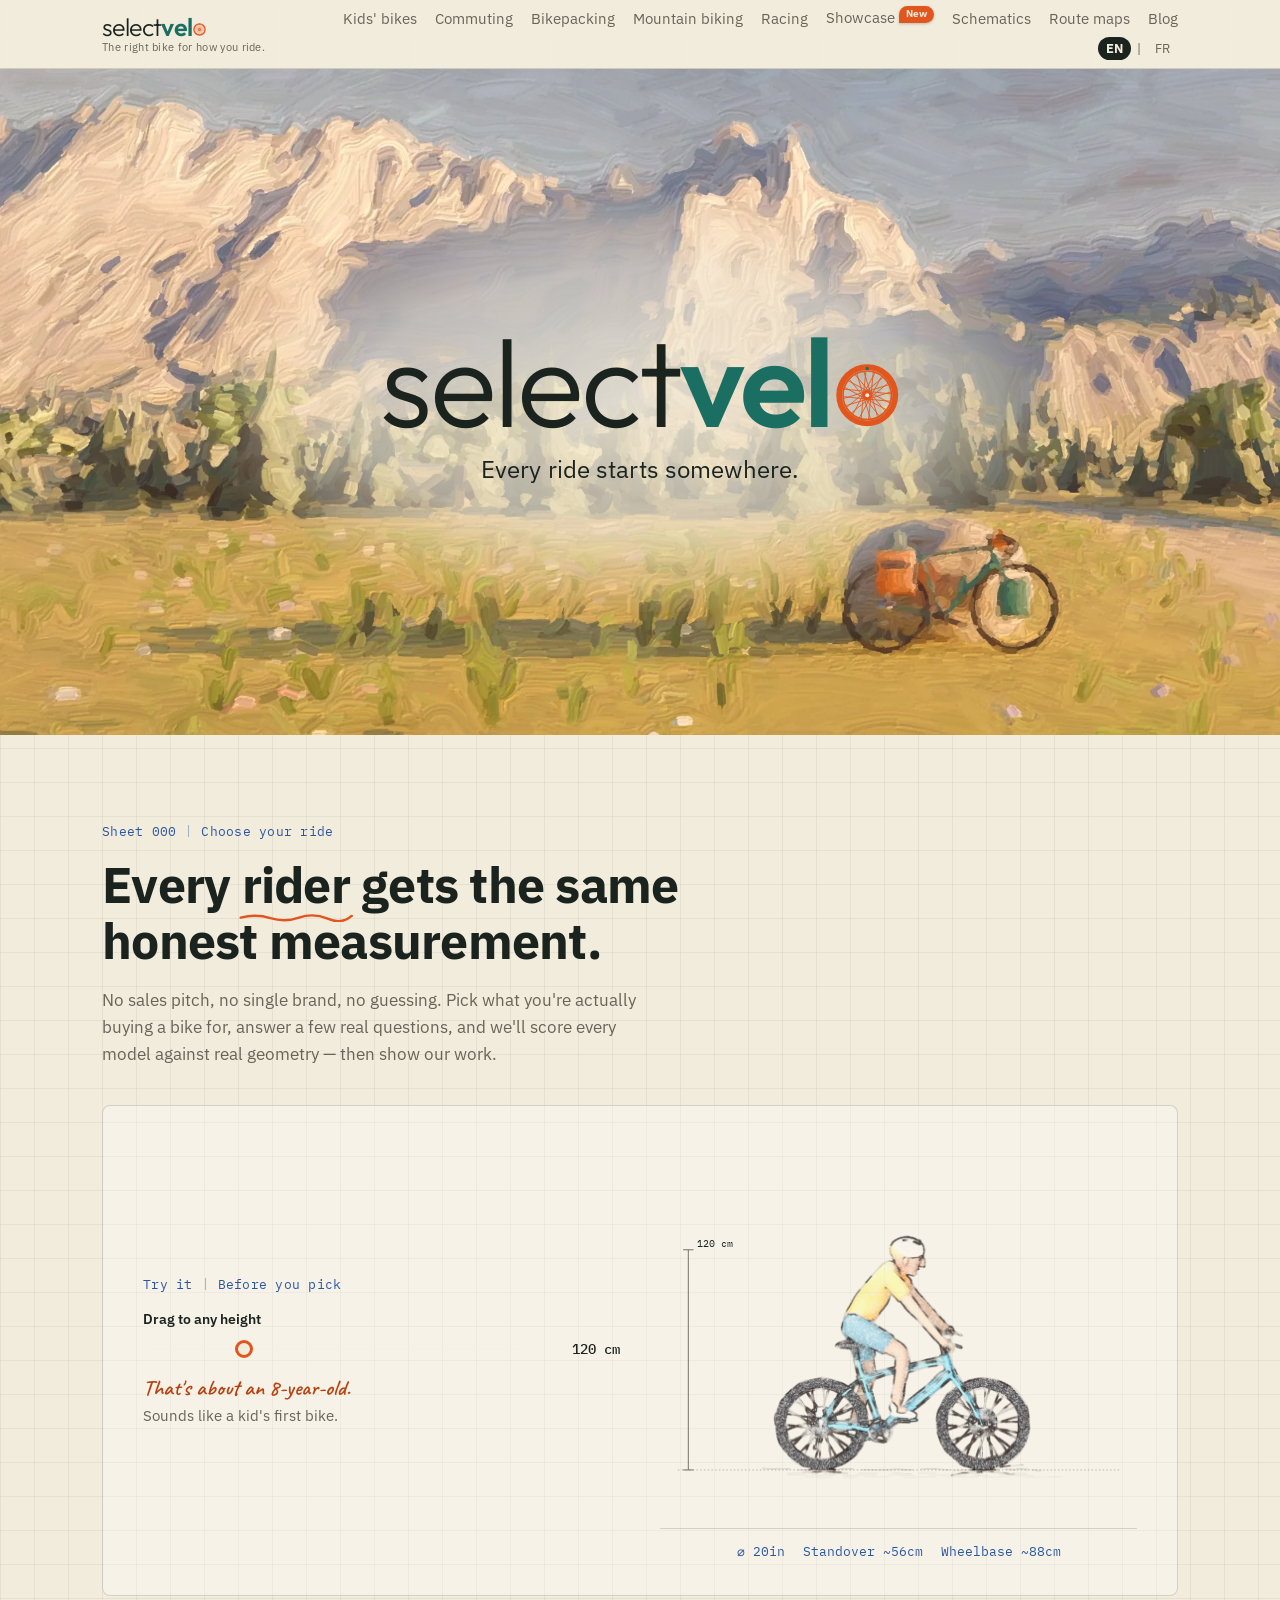
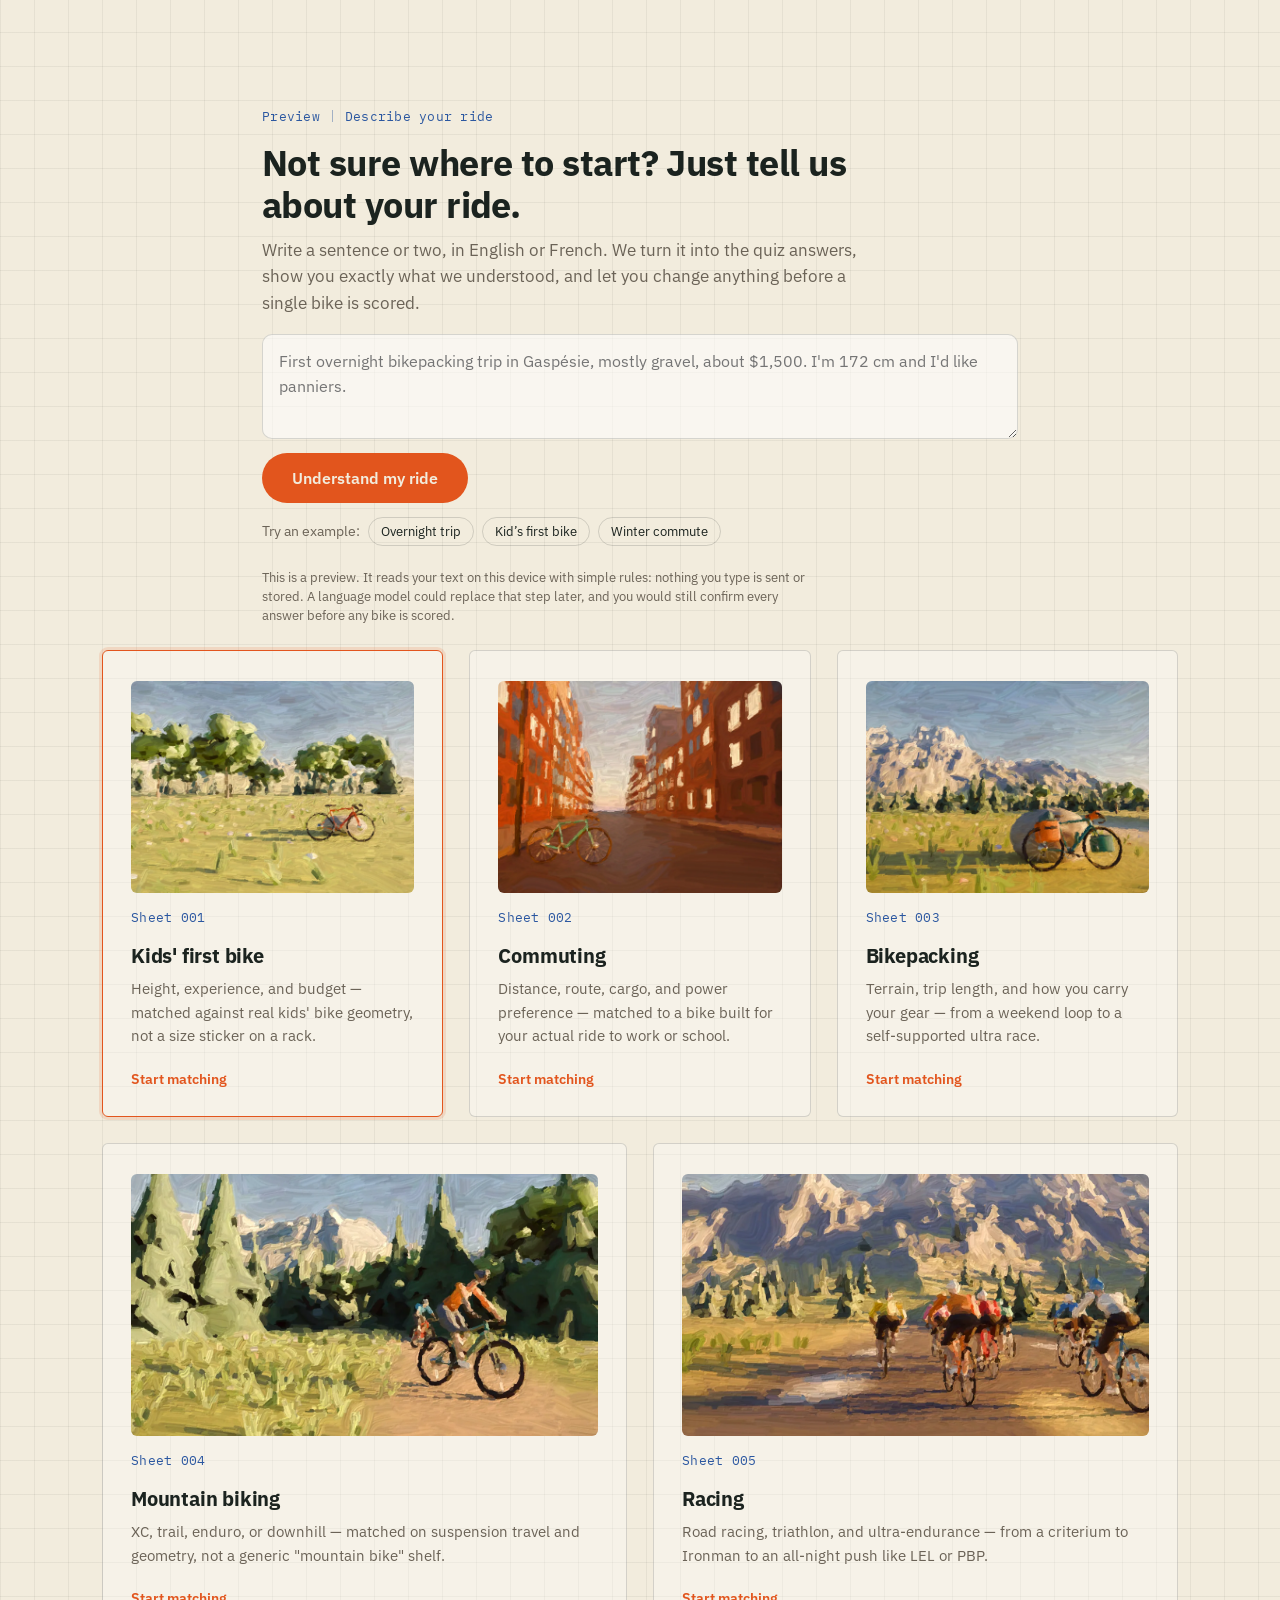
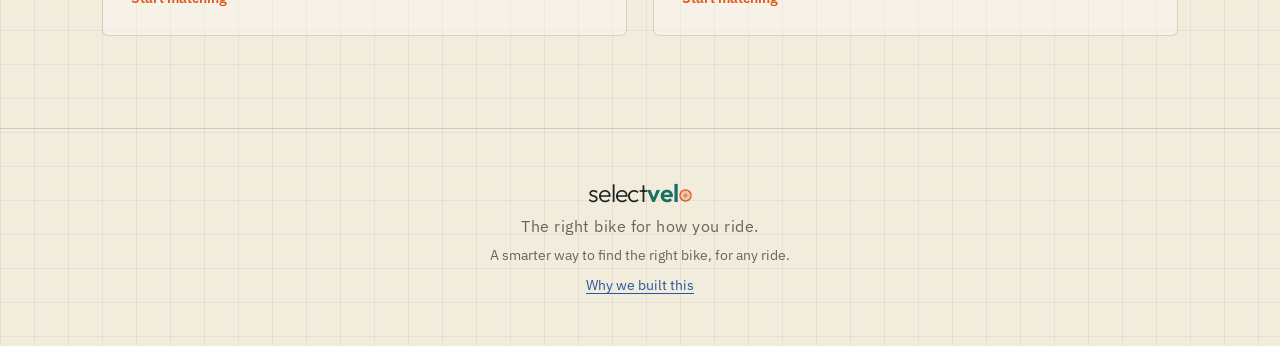
==== commit 1a534f6e: "Fold the phone header, say so when nothing matches, show a "curating" screen, and preview an AI fron" ====
--- a/index.html
+++ b/index.html
@@ -35,12 +35,16 @@
 <link rel="preconnect" href="https://fonts.gstatic.com" crossorigin>
 <link href="https://fonts.googleapis.com/css2?family=IBM+Plex+Sans:wght@400;500;600;700&family=IBM+Plex+Mono:wght@400;500;600&family=Caveat:wght@600;700&family=Outfit:wght@300;600&display=swap" rel="stylesheet">
 <link rel="icon" type="image/svg+xml" href="favicon.svg?v=2">
-<link rel="stylesheet" href="style.css?v=selectvelo20">
-<script src="nav-transition.js"></script>
-<script src="flag-banner.js" defer></script>
-<script src="i18n.js"></script>
-<script src="i18n-fr-core.js" defer></script>
-<script src="i18n-fr-index.js" defer></script>
+<link rel="stylesheet" href="style.css?v=826c41dd">
+<script src="nav-transition.js?v=ddf7b18b"></script>
+<script src="flag-banner.js?v=0744c1be" defer></script>
+<script src="i18n.js?v=d9197a30"></script>
+<script src="i18n-fr-core.js?v=799c5762" defer></script>
+<script src="i18n-fr-index.js?v=db335552" defer></script>
+<link rel="stylesheet" href="describe.css?v=78393995">
+<script src="i18n-fr-describe.js?v=13fe3016" defer></script>
+<script src="describe.js?v=3ae06c98" defer></script>
+<script src="nav-menu.js?v=5d71bc06" defer></script>
 </head>
 <body>
 
@@ -67,9 +71,7 @@
 <section class="ride" id="ride" aria-label="SelectVelo">
   <div class="ride-stage" id="rideStage">
     <div class="ride-world" id="rideWorld" aria-hidden="true">
-      <div class="ride-layer" data-depth="0.25"><img src="images/intro/layer_far.webp?v=5" width="3000" height="1000" fetchpriority="high" decoding="async" alt=""></div>
-      <div class="ride-layer" data-depth="0.60"><img src="images/intro/layer_mid.webp?v=5" width="3000" height="1000" decoding="async" alt=""></div>
-      <div class="ride-layer" data-depth="1.00"><img src="images/intro/layer_near.webp?v=5" width="3000" height="1000" decoding="async" alt=""></div>
+      <div class="ride-layer"><img src="images/intro/hero.webp?v=1" width="3000" height="1000" fetchpriority="high" decoding="async" alt=""></div>
       <div class="ride-grade" id="rideGrade"></div>
     </div>
     <div class="ride-hero" id="rideHero">
@@ -104,14 +106,14 @@
       <div class="fit-radar-diagram">
         <div class="fit-radar-scale-wrap" id="radarScaleWrap">
           <div class="radar-stage" id="radarStage" role="img" aria-label="A child about 125 cm tall riding a bike with 20 inch wheels">
-            <img class="radar-img" src="images/sizes/size_100.webp?v=4" width="1280" height="1000" loading="lazy" decoding="async" alt="">
-            <img class="radar-img" src="images/sizes/size_112.webp?v=4" width="1280" height="1000" loading="lazy" decoding="async" alt="">
-            <img class="radar-img is-on" src="images/sizes/size_125.webp?v=4" width="1280" height="1000"  decoding="async" alt="">
-            <img class="radar-img" src="images/sizes/size_140.webp?v=4" width="1280" height="1000" loading="lazy" decoding="async" alt="">
-            <img class="radar-img" src="images/sizes/size_152.webp?v=4" width="1280" height="1000" loading="lazy" decoding="async" alt="">
-            <img class="radar-img" src="images/sizes/size_165.webp?v=4" width="1280" height="1000" loading="lazy" decoding="async" alt="">
-            <img class="radar-img" src="images/sizes/size_178.webp?v=4" width="1280" height="1000" loading="lazy" decoding="async" alt="">
-            <img class="radar-img" src="images/sizes/size_192.webp?v=4" width="1280" height="1000" loading="lazy" decoding="async" alt="">
+            <img class="radar-img" src="images/sizes/size_100.webp?v=5" width="1280" height="1000" loading="lazy" decoding="async" alt="">
+            <img class="radar-img" src="images/sizes/size_112.webp?v=5" width="1280" height="1000" loading="lazy" decoding="async" alt="">
+            <img class="radar-img is-on" src="images/sizes/size_125.webp?v=5" width="1280" height="1000"  decoding="async" alt="">
+            <img class="radar-img" src="images/sizes/size_140.webp?v=5" width="1280" height="1000" loading="lazy" decoding="async" alt="">
+            <img class="radar-img" src="images/sizes/size_152.webp?v=5" width="1280" height="1000" loading="lazy" decoding="async" alt="">
+            <img class="radar-img" src="images/sizes/size_165.webp?v=5" width="1280" height="1000" loading="lazy" decoding="async" alt="">
+            <img class="radar-img" src="images/sizes/size_178.webp?v=5" width="1280" height="1000" loading="lazy" decoding="async" alt="">
+            <img class="radar-img" src="images/sizes/size_192.webp?v=5" width="1280" height="1000" loading="lazy" decoding="async" alt="">
             <svg class="radar-ruler" viewBox="0 0 640 500" aria-hidden="true">
               <line class="dim-ext" x1="24" y1="440" x2="616" y2="440"/>
               <g id="radarRuler">
@@ -132,6 +134,8 @@
     </div>
   </div>
 </section>
+
+<section class="describe" id="describe" aria-label="Describe your ride"></section>
 
 <section style="padding-top:0;">
   <div class="wrap">
--- a/style.css
+++ b/style.css
@@ -57,8 +57,7 @@
 /* NAV */
 nav{
   position:sticky; top:0; z-index:50;
-  background:rgba(242,236,221,0.86);
-  backdrop-filter:blur(10px);
+  background:rgba(242,236,221,0.97); /* solid: a live blur behind a sticky bar is re-painted on every scroll frame */
   border-bottom:1px solid var(--line);
 }
 nav .wrap{display:flex; align-items:center; justify-content:space-between; flex-wrap:wrap; row-gap:8px; column-gap:56px; min-height:64px; padding-top:8px; padding-bottom:8px;}
@@ -81,6 +80,9 @@
 .sr-o{position:absolute; width:1px; height:1px; overflow:hidden; clip:rect(0 0 0 0); white-space:nowrap;}
 .wheel-o svg{width:100%; height:100%; display:block; overflow:visible; animation:wheel-o-spin 3.6s linear infinite; transform-origin:50% 50%;}
 @keyframes wheel-o-spin{ to{ transform:rotate(360deg); } }
+footer .wheel-o svg{animation:none;}
+/* while the page is being scrolled (class set by nav-transition.js) the endless animations rest, so scrolling gets the whole frame budget */
+html.is-scrolling .wheel-o svg, html.is-scrolling .category-card.radar-highlight{animation-play-state:paused;}
 @media (prefers-reduced-motion: reduce){ .wheel-o svg{animation:none;} }
 /* a laced wheel: tyre, rim, 32 crossed spokes, hub shell, axle, valve */
 .wheel-o .wheel-tyre{fill:none; stroke:var(--signal); stroke-width:9;}
@@ -911,7 +913,7 @@
 /* filters */
 .nb-filterbar{
   position:sticky; top:var(--nav-h); z-index:40; margin-top:34px;
-  background:rgba(242,236,221,0.9); backdrop-filter:blur(8px);
+  background:rgba(242,236,221,0.96);
   border-top:1px solid var(--line-soft); border-bottom:1px solid var(--line);
 }
 .nb-filters{display:flex; gap:8px; padding:12px 0; overflow-x:auto; scrollbar-width:none; -webkit-overflow-scrolling:touch;}
@@ -1019,11 +1021,10 @@
   content:attr(data-new); display:inline-block; position:relative; top:-6px; margin-left:4px; padding:3px 7px 4px;
   border-radius:999px 999px 999px 3px; background:var(--signal); color:var(--paper);
   font:700 10px/1 var(--font-body); letter-spacing:0.01em; box-shadow:0 1px 3px rgba(27,35,31,0.25);
-  animation:nav-new-bob 2.6s ease-in-out infinite;
 }
 .nav-link.has-new-flag:hover::after{background:var(--signal-deep);}
-@keyframes nav-new-bob{ 0%,100%{ transform:translateY(0); } 50%{ transform:translateY(-1.5px); } }
-@media (prefers-reduced-motion: reduce){ .nav-link.has-new-flag::after{animation:none;} }
+/* the old hanging flag no longer exists; if a browser still runs a cached copy of the old script, never show what it builds */
+.flag-banner, .flag-rope{display:none !important;}
 
 /* ============================================================
    HOME PAGE HEADER: a still painting with the wordmark and tagline. The wheel in the wordmark is the only
@@ -1130,3 +1131,48 @@
 .lang-switch button:focus-visible{outline:3px solid var(--signal); outline-offset:2px;}
 .lang-switch button:hover{color:var(--ink);}
 
+
+/* "Curating bikes for your ride" loading screen shown by match-ui.js before the matches */
+.curating{display:flex; flex-direction:column; align-items:center; justify-content:center; text-align:center; gap:6px; min-height:260px; padding:48px 16px; grid-column:1 / -1;}
+.curating[hidden]{display:none;}
+.curating-wheel{width:64px; height:64px; margin:0 0 14px; font-size:64px;}
+.curating-wheel svg{animation-duration:1.1s;}
+.curating-ring{border:4px solid rgba(226,85,29,0.25); border-top-color:var(--signal); border-radius:50%; animation:wheel-o-spin 0.9s linear infinite;}
+.curating-title{margin:0; font-size:19px; font-weight:600; color:var(--paper); letter-spacing:-0.005em;}
+.curating-sub{margin:0; font-size:13.5px; color:var(--ink-faint);}
+@media (prefers-reduced-motion: reduce){ .curating-wheel svg, .curating-ring{animation:none;} }
+
+/* ============================================================
+   NARROW SCREENS: the nav folds behind a "Menu" button (nav-menu.js builds the button and moves the language switch into the bar)
+   ============================================================ */
+.nav-tools{display:none; align-items:center; gap:10px; margin-left:auto;}
+.nav-toggle{
+  display:inline-flex; align-items:center; gap:8px; min-height:40px; padding:6px 14px; cursor:pointer;
+  font:600 14px var(--font-body); color:var(--ink); background:none; border:1px solid var(--line); border-radius:999px;
+}
+.nav-toggle svg{width:18px; height:18px; flex:none;}
+.nav-toggle[aria-expanded="true"]{background:var(--ink); color:var(--paper); border-color:var(--ink);}
+.nav-toggle:focus-visible{outline:3px solid var(--signal); outline-offset:2px;}
+@media (max-width:1100px){
+  nav .wrap{flex-wrap:nowrap; column-gap:12px; min-height:0; padding-top:8px; padding-bottom:8px; position:static;}
+  .nav-tools{display:flex;}
+  .nav-tools .lang-switch{margin-left:0;}
+  .nav-links{
+    display:none; position:absolute; top:100%; left:0; right:0; flex:none; flex-direction:column; align-items:stretch; justify-content:flex-start;
+    gap:0; padding:6px 20px 20px; background:var(--paper); border-bottom:1px solid var(--line);
+    box-shadow:0 14px 28px rgba(27,35,31,0.14); max-height:calc(100vh - 64px); overflow-y:auto;
+  }
+  nav.nav-open .nav-links{display:flex;}
+  .nav-links .nav-link{font-size:17px; padding:13px 2px; border-bottom:1px solid var(--line); color:var(--ink);}
+  .nav-links .nav-link.current{font-weight:700;}
+  .nav-links .nav-link.has-new-flag::after{top:-2px;}
+  .nav-links .nav-cta{margin-top:16px; text-align:center; padding:14px 20px; font-size:16px;}
+}
+@media (max-width:560px){ .logo .tagline{display:none;} }
+
+/* "No bike meets everything you asked for" / "No match" notice and the per-card "Misses" line (match-ui.js) */
+.result-notice{grid-column:1 / -1; padding:14px 16px; border:1px solid rgba(226,85,29,0.55); border-left-width:5px; border-radius:8px; background:rgba(226,85,29,0.09); color:var(--paper);}
+.result-notice b{display:block; font-size:16px; margin-bottom:4px;}
+.result-notice p{margin:0; font-size:14px; line-height:1.55; color:var(--ink-soft, var(--paper));}
+.result-miss{margin:10px 0 0; padding:7px 10px; font-size:13px; line-height:1.45; border-radius:6px; background:rgba(226,85,29,0.14); color:var(--paper);}
+.result-miss b{color:var(--quiz-accent, #FFB48F);}
--- a/describe.css
+++ b/describe.css
@@ -0,0 +1,42 @@
+/* "Describe your ride" preview (describe.js). Loaded on the home page only. */
+.describe{padding:56px 0 8px;}
+.describe .wrap{max-width:820px;}
+.describe h2{font-size:clamp(26px,3.4vw,36px); line-height:1.15; margin:10px 0 12px; letter-spacing:-0.015em;}
+.describe-lede{margin:0 0 18px; color:var(--fog); font-size:16.5px; line-height:1.6; max-width:62ch;}
+.describe textarea{
+  display:block; width:100%; box-sizing:border-box; min-height:92px; resize:vertical; padding:14px 16px;
+  font:inherit; font-size:16px; line-height:1.55; color:var(--ink); background:rgba(255,255,255,0.55);
+  border:1.5px solid var(--line); border-radius:10px;
+}
+.describe textarea:focus-visible{outline:3px solid var(--signal); outline-offset:2px; border-color:var(--signal);}
+.describe-actions{margin:14px 0 0; display:flex; gap:12px; flex-wrap:wrap; align-items:center;}
+.describe-examples{margin:14px 0 4px; display:flex; flex-wrap:wrap; gap:8px; align-items:center; font-size:13.5px; color:var(--fog);}
+.describe-ex{font:inherit; font-size:13px; padding:5px 12px; color:var(--ink); background:none; border:1px solid var(--line); border-radius:999px; cursor:pointer;}
+.describe-ex:hover{border-color:var(--teal); color:var(--teal);}
+.describe-ex:focus-visible{outline:3px solid var(--signal); outline-offset:2px;}
+.describe-out{margin-top:22px;}
+.describe-out:empty{display:none;}
+.describe-cat{display:flex; flex-wrap:wrap; gap:10px; align-items:center; padding:12px 14px; background:rgba(26,110,98,0.08); border:1px solid rgba(26,110,98,0.25); border-radius:10px; font-size:15px;}
+.describe-cat select, .describe-chips select, .describe-chips input{font:inherit; font-size:14.5px; color:var(--ink); background:var(--paper); border:1px solid var(--line); border-radius:7px; padding:5px 8px; max-width:100%;}
+.describe-chips input[type=number]{width:96px;}
+.describe-conf{color:var(--fog); font-size:13.5px;}
+.describe-h{margin:20px 0 8px; font-weight:600; font-size:15px;}
+.describe-chips{list-style:none; margin:0; padding:0; display:flex; flex-direction:column; gap:8px;}
+.describe-chips li{display:flex; flex-wrap:wrap; gap:8px 10px; align-items:center; padding:9px 12px; border:1px solid var(--line); border-radius:10px; background:rgba(255,255,255,0.4);}
+.chip-k{font-size:13.5px; color:var(--fog); min-width:11ch;}
+.chip-u{font-size:13.5px; color:var(--fog);}
+.chip-ev{font-size:12.5px; color:var(--fog); font-style:italic; flex:1 1 160px; min-width:0; overflow-wrap:anywhere;}
+.chip-x{font:inherit; font-size:18px; line-height:1; width:30px; height:30px; border-radius:50%; border:1px solid var(--line); background:none; color:var(--fog); cursor:pointer;}
+.chip-x:hover{border-color:var(--signal-deep); color:var(--signal-deep);}
+.chip-x:focus-visible{outline:3px solid var(--signal); outline-offset:2px;}
+.chip-empty{color:var(--fog); font-size:14px;}
+.describe-notes{margin:12px 0 0; padding-left:20px; color:var(--signal-deep); font-size:14px; line-height:1.5;}
+.describe-missing{margin:12px 0 0; font-size:14.5px; color:var(--ink);}
+.describe-none{margin:0; color:var(--signal-deep);}
+.describe-fine{margin:22px 0 0; font-size:12.5px; color:var(--fog); line-height:1.55; max-width:70ch;}
+@media (max-width:640px){ .describe{padding-top:40px;} .chip-k{min-width:0; flex-basis:100%;} .describe-chips li{padding:10px;} }
+@media (max-width:640px){
+  .describe-chips li{position:relative; padding-right:48px;}
+  .chip-x{position:absolute; top:8px; right:8px;}
+  .chip-ev{flex-basis:100%;}
+}
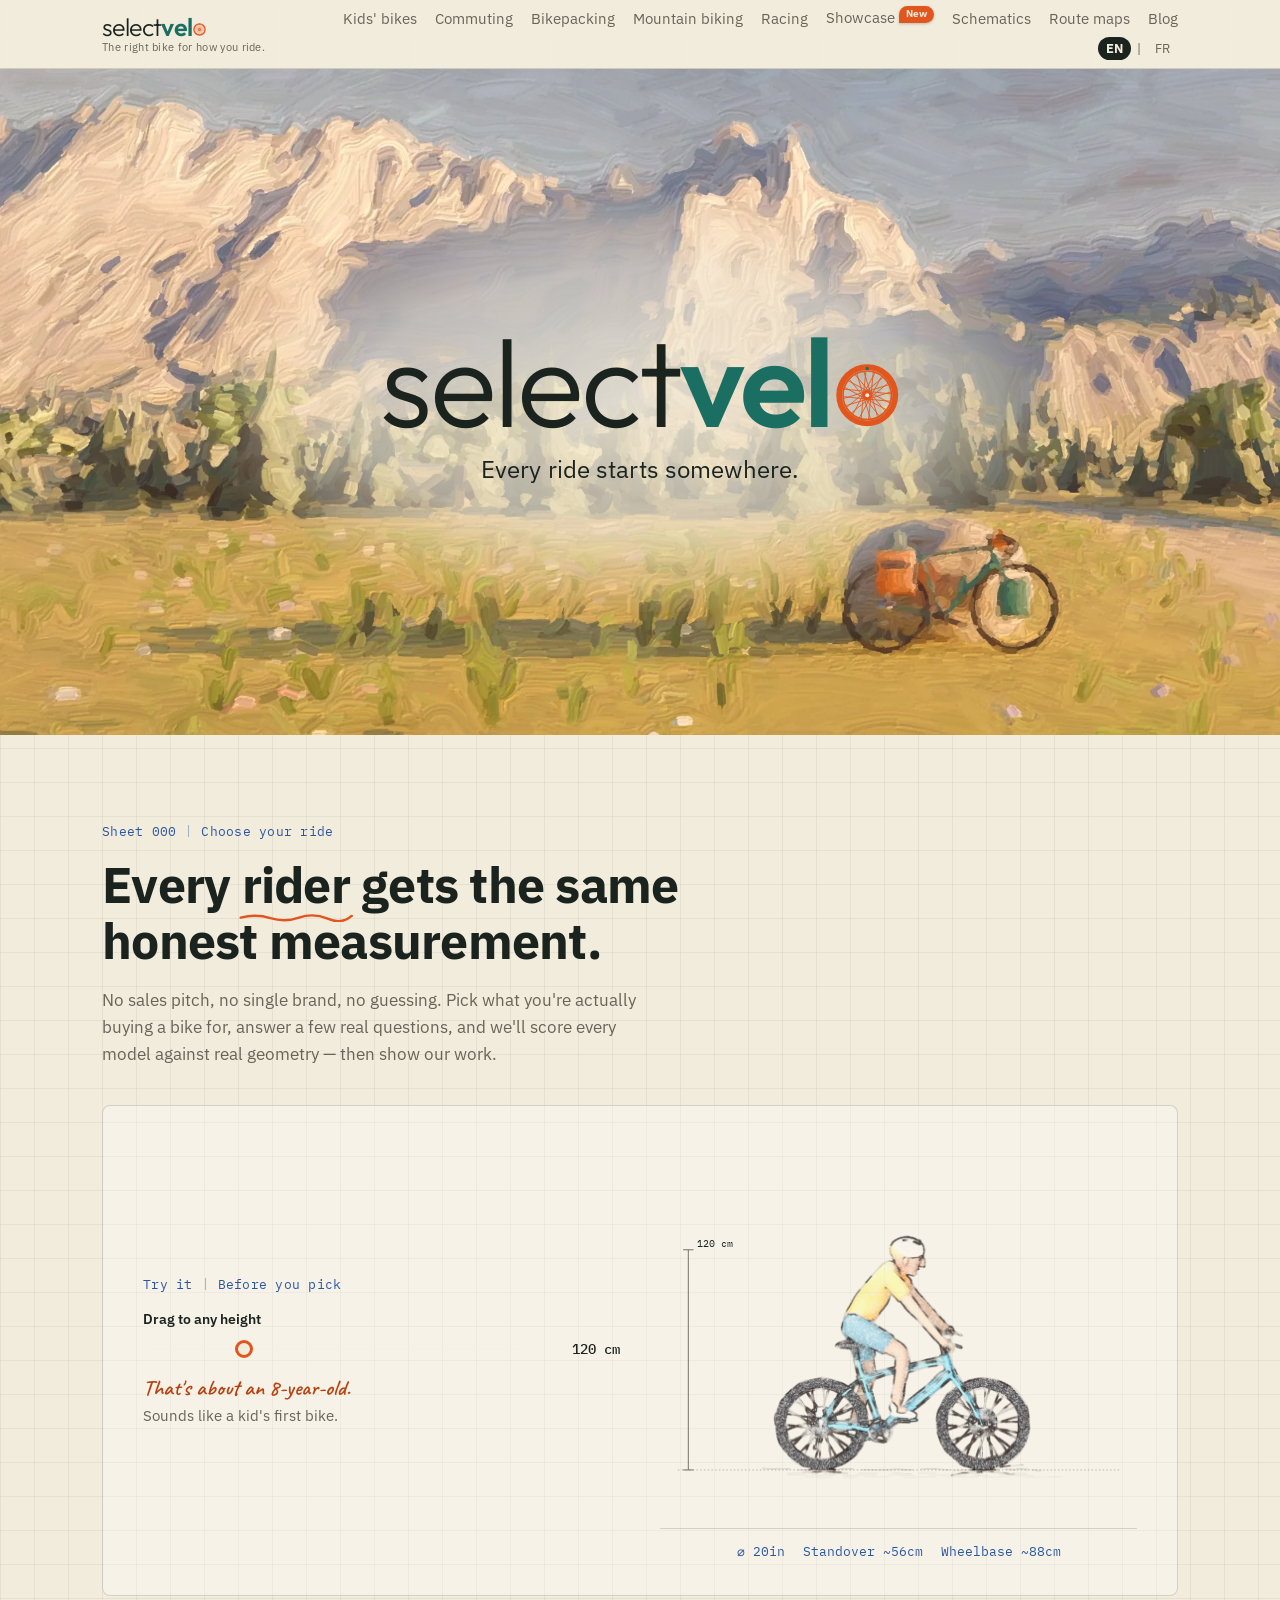
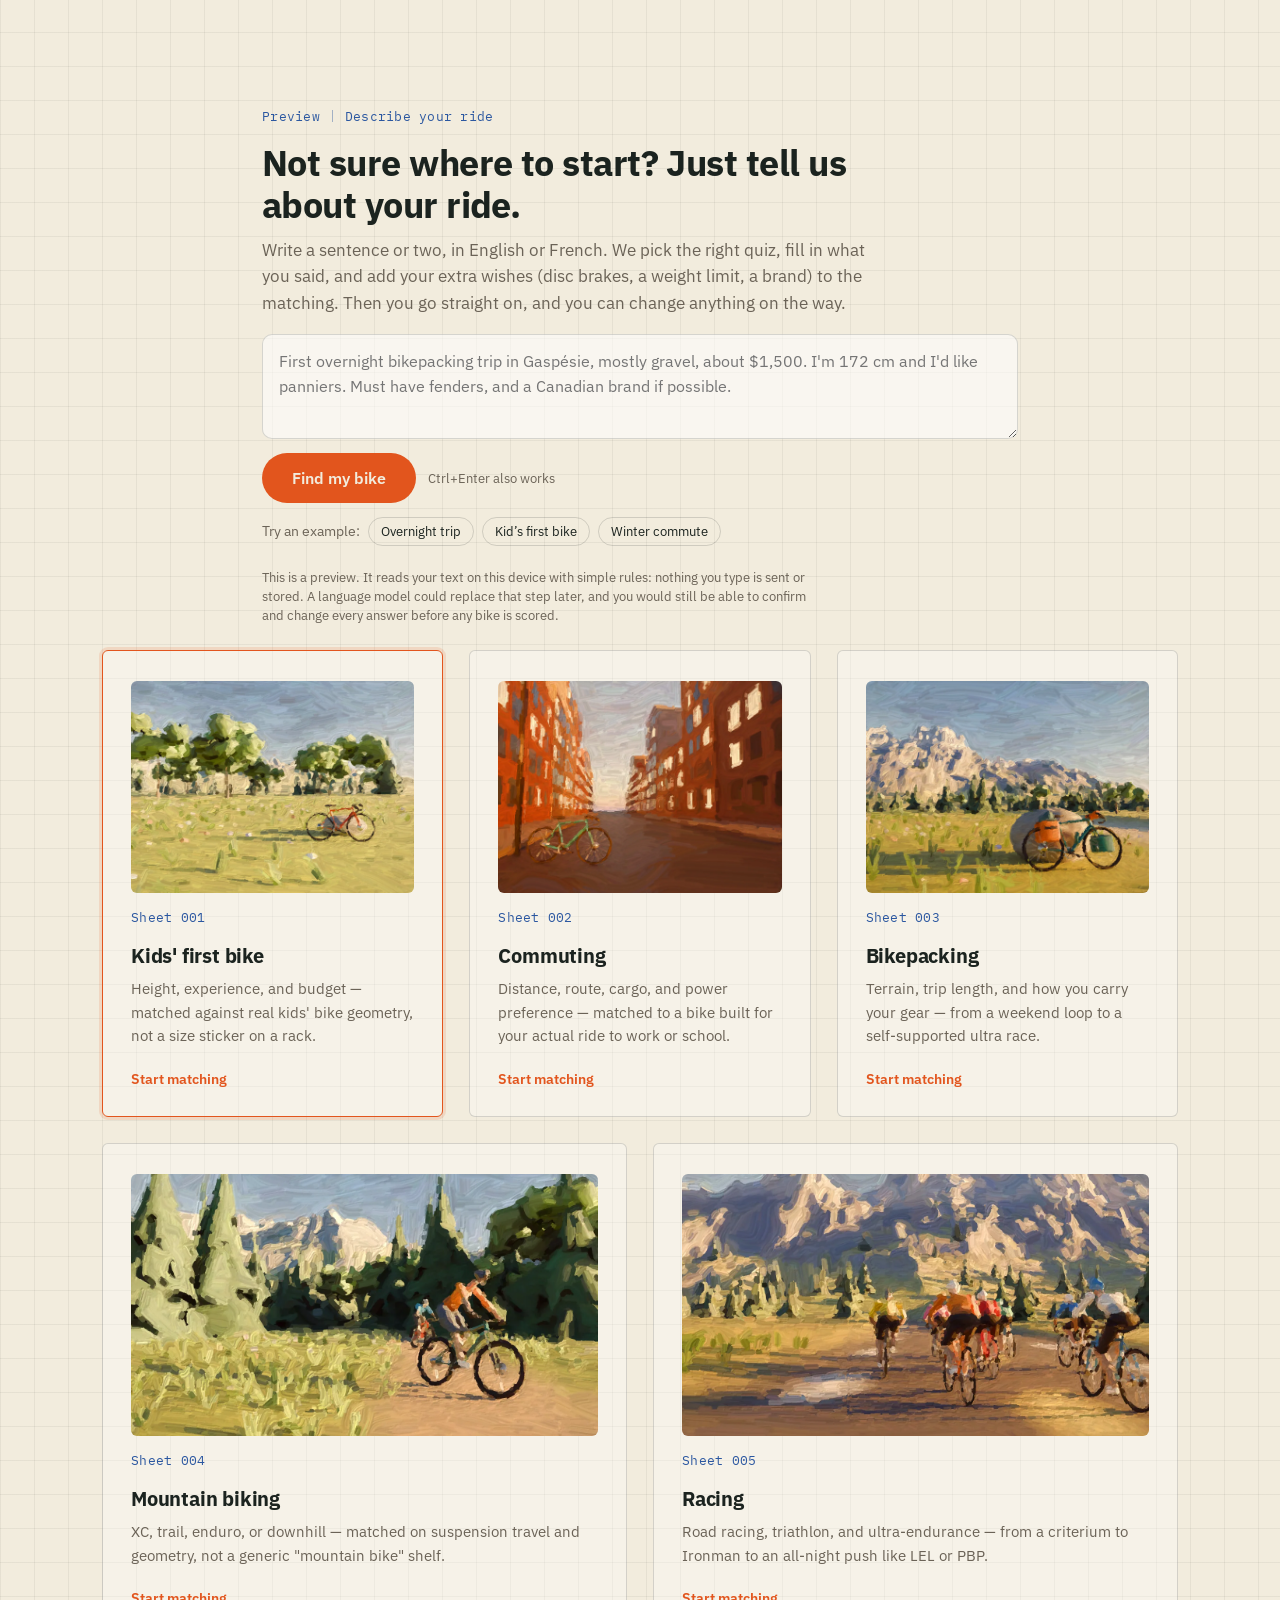
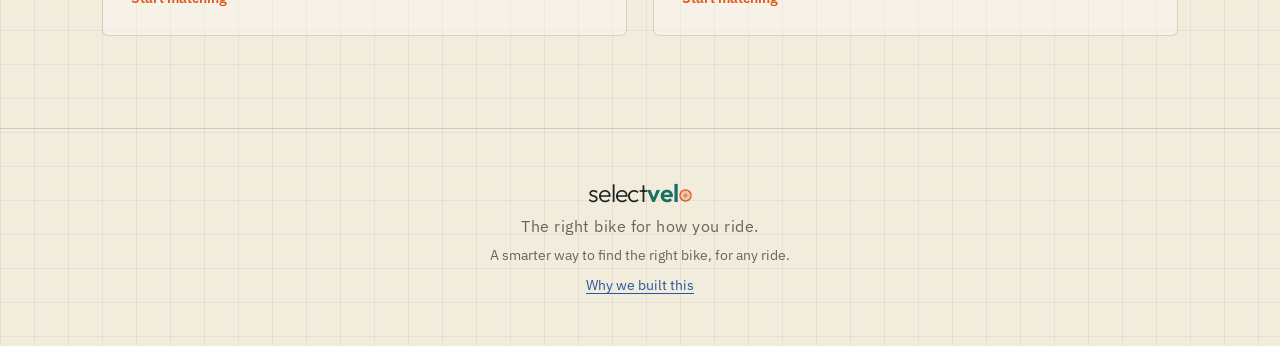
==== commit a390cf08: "Make "Describe your ride" always act on the text, and score wishes the quizzes cannot ask about The " ====
--- a/index.html
+++ b/index.html
@@ -35,15 +35,16 @@
 <link rel="preconnect" href="https://fonts.gstatic.com" crossorigin>
 <link href="https://fonts.googleapis.com/css2?family=IBM+Plex+Sans:wght@400;500;600;700&family=IBM+Plex+Mono:wght@400;500;600&family=Caveat:wght@600;700&family=Outfit:wght@300;600&display=swap" rel="stylesheet">
 <link rel="icon" type="image/svg+xml" href="favicon.svg?v=2">
-<link rel="stylesheet" href="style.css?v=826c41dd">
+<link rel="stylesheet" href="style.css?v=d7d9dd34">
 <script src="nav-transition.js?v=ddf7b18b"></script>
 <script src="flag-banner.js?v=0744c1be" defer></script>
 <script src="i18n.js?v=d9197a30"></script>
 <script src="i18n-fr-core.js?v=799c5762" defer></script>
 <script src="i18n-fr-index.js?v=db335552" defer></script>
-<link rel="stylesheet" href="describe.css?v=78393995">
-<script src="i18n-fr-describe.js?v=13fe3016" defer></script>
-<script src="describe.js?v=3ae06c98" defer></script>
+<link rel="stylesheet" href="describe.css?v=f6fc20d8">
+<script src="i18n-fr-describe.js?v=74070023" defer></script>
+<script src="criteria.js?v=ff78af4b" defer></script>
+<script src="describe.js?v=b6ebdf53" defer></script>
 <script src="nav-menu.js?v=5d71bc06" defer></script>
 </head>
 <body>
--- a/style.css
+++ b/style.css
@@ -1176,3 +1176,9 @@
 .result-notice p{margin:0; font-size:14px; line-height:1.55; color:var(--ink-soft, var(--paper));}
 .result-miss{margin:10px 0 0; padding:7px 10px; font-size:13px; line-height:1.45; border-radius:6px; background:rgba(226,85,29,0.14); color:var(--paper);}
 .result-miss b{color:var(--quiz-accent, #FFB48F);}
+
+/* extra criteria chips, and the note above a quiz that was filled in from "Describe your ride" */
+.ans-chip-x{border-style:dashed;}
+.from-text{margin:0 0 18px; padding:11px 14px; border:1px solid rgba(126,215,190,0.4); border-left-width:4px; border-radius:8px; background:rgba(126,215,190,0.08); font-size:14px; line-height:1.55; color:var(--paper);}
+.from-text q{font-style:italic; color:var(--paper);}
+.from-text a{color:var(--quiz-accent); text-underline-offset:3px;}
--- a/describe.css
+++ b/describe.css
@@ -40,3 +40,22 @@
   .chip-x{position:absolute; top:8px; right:8px;}
   .chip-ev{flex-basis:100%;}
 }
+
+/* always-act additions: the "reading" steps, extras, countdown, category chooser */
+.describe-reading{list-style:none; margin:0; padding:12px 14px; display:flex; flex-direction:column; gap:6px; font-size:14.5px; color:var(--fog);}
+.describe-reading li::before{content:"○"; display:inline-block; width:1.5em; color:var(--fog);}
+.describe-reading li.done{color:var(--ink);}
+.describe-reading li.done::before{content:"✓"; color:var(--teal);}
+.chip-extra{border-style:dashed !important;}
+.describe-extra-note,.describe-unused{margin:10px 0 0; font-size:13.5px; line-height:1.5; color:var(--fog);}
+.describe-notes{list-style:disc;}
+.describe-choose{display:flex; flex-wrap:wrap; gap:8px; margin-top:10px;}
+.describe-hint{font-size:12.5px; color:var(--fog);}
+.auto-bar{position:relative; margin-top:14px; padding:10px 14px 14px; display:flex; flex-wrap:wrap; gap:10px; align-items:center; border:1px solid rgba(26,110,98,0.3); border-radius:10px; background:rgba(26,110,98,0.07); font-size:14.5px;}
+.auto-msg{flex:1 1 auto;}
+.auto-cancel{font:inherit; font-size:13.5px; padding:5px 12px; color:var(--ink); background:none; border:1px solid var(--line); border-radius:999px; cursor:pointer;}
+.auto-cancel:hover{border-color:var(--signal-deep); color:var(--signal-deep);}
+.auto-cancel:focus-visible{outline:3px solid var(--signal); outline-offset:2px;}
+.auto-track{position:absolute; left:0; right:0; bottom:0; height:4px; background:rgba(0,0,0,0.06); border-radius:0 0 10px 10px; overflow:hidden;}
+.auto-track i{display:block; height:100%; width:0; background:var(--teal); transition:width linear;}
+@media (prefers-reduced-motion:reduce){ .auto-track i{transition:none;} }
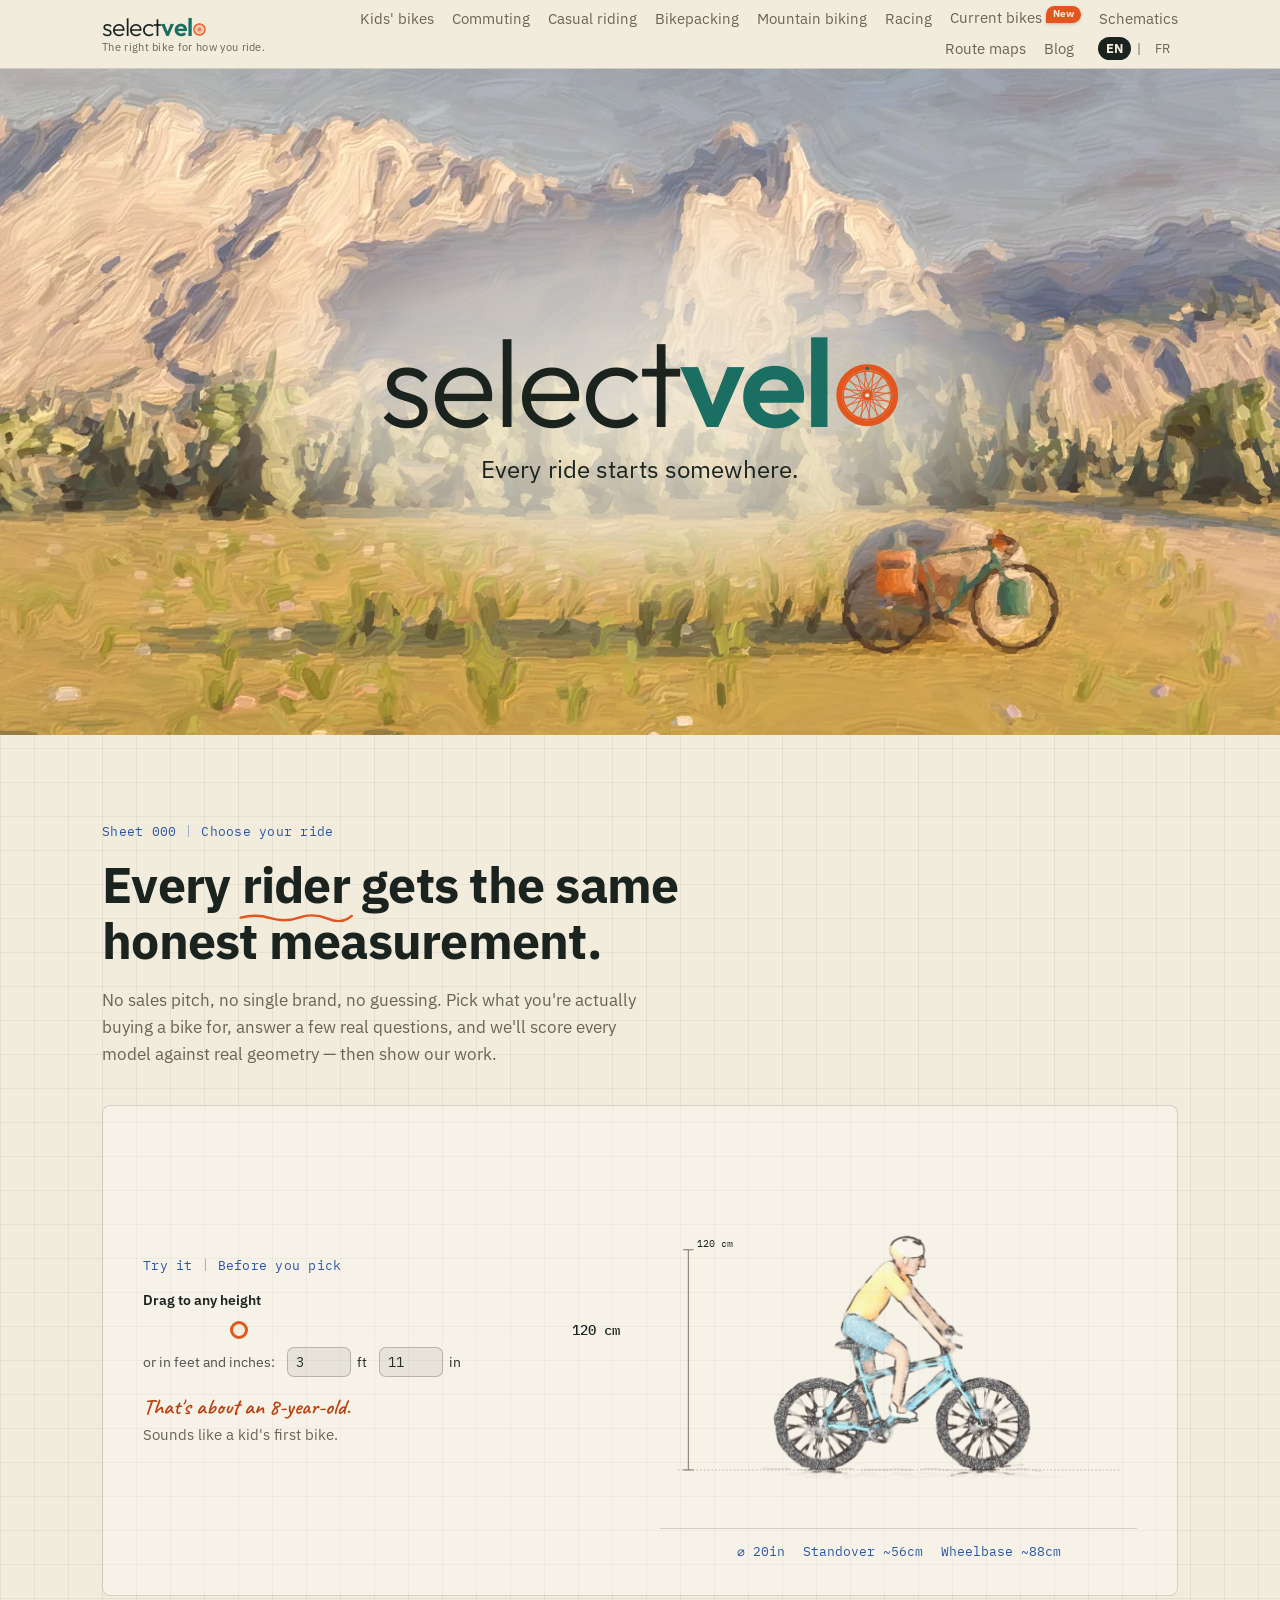
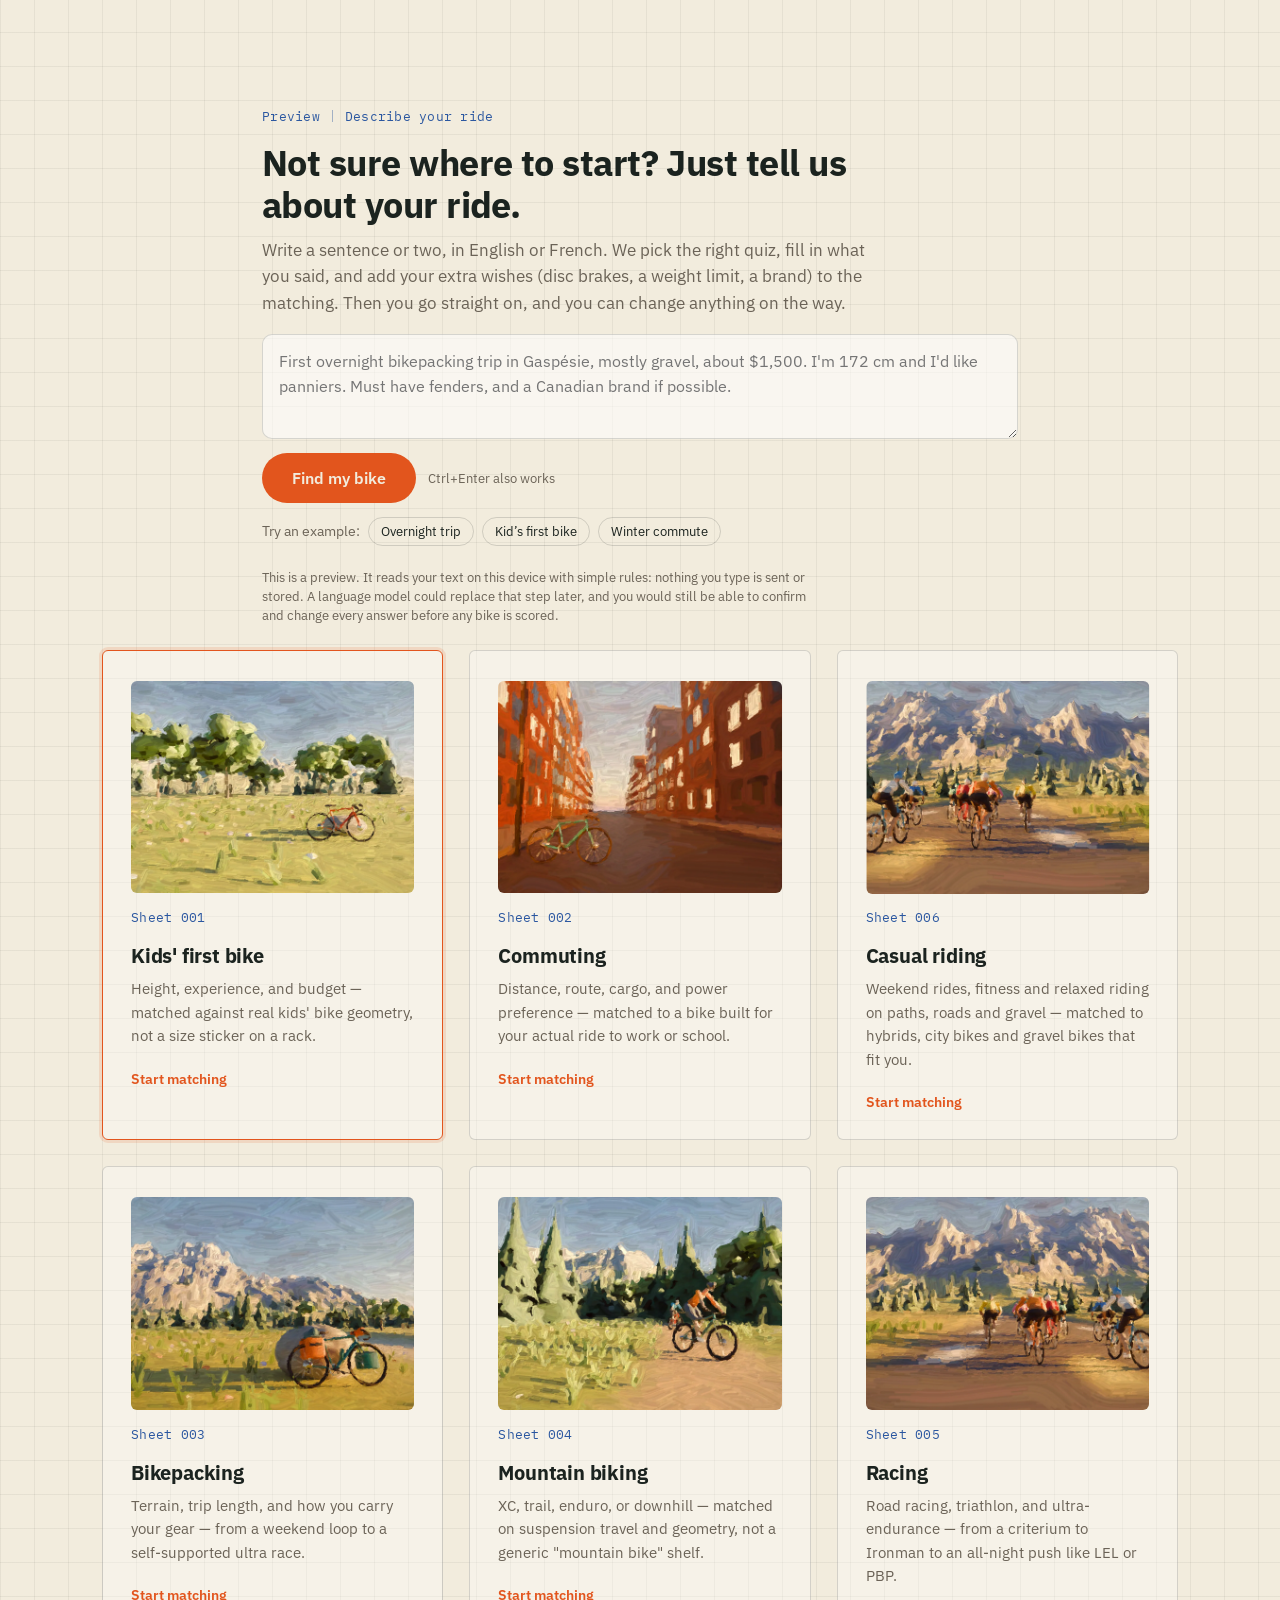
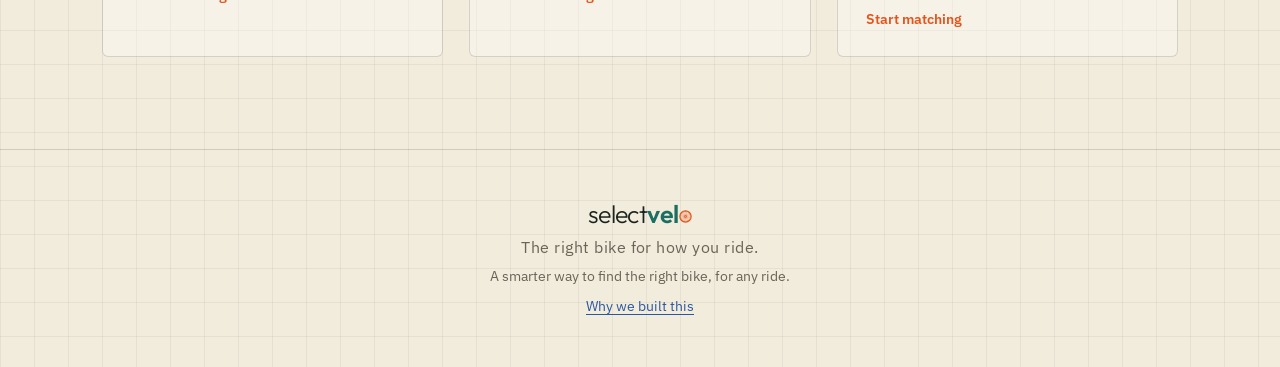
==== commit 72ba712c: "Add a casual-riding quiz, multi-answer questions everywhere, a height-aware Current bikes page, and " ====
--- a/index.html
+++ b/index.html
@@ -35,16 +35,17 @@
 <link rel="preconnect" href="https://fonts.gstatic.com" crossorigin>
 <link href="https://fonts.googleapis.com/css2?family=IBM+Plex+Sans:wght@400;500;600;700&family=IBM+Plex+Mono:wght@400;500;600&family=Caveat:wght@600;700&family=Outfit:wght@300;600&display=swap" rel="stylesheet">
 <link rel="icon" type="image/svg+xml" href="favicon.svg?v=2">
-<link rel="stylesheet" href="style.css?v=d7d9dd34">
+<link rel="stylesheet" href="style.css?v=20c4899a">
 <script src="nav-transition.js?v=ddf7b18b"></script>
-<script src="flag-banner.js?v=0744c1be" defer></script>
+<script src="flag-banner.js?v=fea7b6d4" defer></script>
 <script src="i18n.js?v=d9197a30"></script>
-<script src="i18n-fr-core.js?v=799c5762" defer></script>
-<script src="i18n-fr-index.js?v=db335552" defer></script>
+<script src="i18n-fr-core.js?v=b1846649" defer></script>
+<script src="i18n-fr-index.js?v=120abb9f" defer></script>
 <link rel="stylesheet" href="describe.css?v=f6fc20d8">
-<script src="i18n-fr-describe.js?v=74070023" defer></script>
-<script src="criteria.js?v=ff78af4b" defer></script>
-<script src="describe.js?v=b6ebdf53" defer></script>
+<script src="i18n-fr-describe.js?v=fe86396b" defer></script>
+<script src="criteria.js?v=45d32dc5" defer></script>
+<script src="describe.js?v=3079f3e1" defer></script>
+<script src="height-input.js?v=467fb1e2" defer></script>
 <script src="nav-menu.js?v=5d71bc06" defer></script>
 </head>
 <body>
@@ -58,10 +59,11 @@
     <div class="nav-links">
       <a href="kids.html" class="nav-link">Kids' bikes</a>
       <a href="commute.html" class="nav-link">Commuting</a>
+      <a href="casual.html" class="nav-link">Casual riding</a>
       <a href="bikepacking.html" class="nav-link">Bikepacking</a>
       <a href="mountainbiking.html" class="nav-link">Mountain biking</a>
       <a href="racing.html" class="nav-link">Racing</a>
-      <a href="showcase.html" class="nav-link">Showcase</a>
+      <a href="showcase.html" class="nav-link">Current bikes</a>
       <a href="schematics.html" class="nav-link">Schematics</a>
       <a href="routemaps.html" class="nav-link">Route maps</a>
       <a href="blog.html" class="nav-link">Blog</a>
@@ -98,7 +100,7 @@
         <div class="fig-tag"><span>Try it</span><span class="chip-div"></span><span>Before you pick</span></div>
         <label class="q-label" for="radarHeight">Drag to any height</label>
         <div class="range-row">
-          <input type="range" id="radarHeight" min="95" max="195" value="120" step="1">
+          <input type="range" id="radarHeight" min="95" max="200" value="120" step="1">
           <span class="range-out" id="radarHeightOut">120 cm</span>
         </div>
         <p class="fit-radar-hint" id="radarHint">That's about a 6-year-old.</p>
@@ -157,6 +159,14 @@
         <span class="card-cta">Start matching</span>
       </a>
 
+      <a href="casual.html" class="category-card">
+        <img class="cat-art cat-art-flip" src="images/intro/racing.webp?v=5" width="1200" height="900" loading="lazy" decoding="async" alt="An oil painting of a road bike resting by an empty road at sunrise, mountains in the distance.">
+        <div class="fig-tag"><span>Sheet 006</span></div>
+        <h3>Casual riding</h3>
+        <p>Weekend rides, fitness and relaxed riding on paths, roads and gravel — matched to hybrids, city bikes and gravel bikes that fit you.</p>
+        <span class="card-cta">Start matching</span>
+      </a>
+
       <a href="bikepacking.html" class="category-card">
         <img class="cat-art" src="images/intro/bikepacking.webp?v=5" width="1200" height="900" loading="lazy" decoding="async" alt="An oil painting of a loaded bikepacking bike leaning on a boulder, snow-capped mountains behind.">
         <div class="fig-tag"><span>Sheet 003</span></div>
@@ -247,6 +257,7 @@
 const radarCards = {
   kids: document.querySelector('.category-card[href="kids.html"]'),
   commute: document.querySelector('.category-card[href="commute.html"]'),
+  casual: document.querySelector('.category-card[href="casual.html"]'),
   bikepacking: document.querySelector('.category-card[href="bikepacking.html"]'),
   mountainbiking: document.querySelector('.category-card[href="mountainbiking.html"]'),
   racing: document.querySelector('.category-card[href="racing.html"]')
@@ -311,6 +322,7 @@
   } else {
     radarCategory.textContent = "Sounds like an adult bike — commuting, bikepacking, mountain biking, or racing.";
     radarCards.commute && radarCards.commute.classList.add('radar-highlight');
+    radarCards.casual && radarCards.casual.classList.add('radar-highlight');
     radarCards.bikepacking && radarCards.bikepacking.classList.add('radar-highlight');
     radarCards.mountainbiking && radarCards.mountainbiking.classList.add('radar-highlight');
     radarCards.racing && radarCards.racing.classList.add('radar-highlight');
--- a/style.css
+++ b/style.css
@@ -431,29 +431,6 @@
 }
 .trust-row span:first-child{border-left:none;}
 @media (max-width:640px){ .trust-row span{padding:0 12px; font-size:13px;} }
-
-/* RIDE GAME */
-.game-card{
-  position:relative; max-width:680px; margin:0 auto;
-  border:1px solid var(--line); border-radius:8px; overflow:hidden;
-  background:var(--quiz-bg);
-}
-.game-card canvas{display:block; width:100%; height:auto; touch-action:none; cursor:crosshair;}
-.game-hud{
-  position:absolute; top:14px; left:18px; right:18px;
-  display:flex; justify-content:space-between;
-  font-family:var(--font-mono); font-size:13px; color:var(--ink-soft);
-  pointer-events:none;
-}
-.game-overlay{
-  position:absolute; inset:0; z-index:2;
-  display:flex; flex-direction:column; align-items:center; justify-content:center; gap:10px;
-  background:rgba(10,15,13,0.72); text-align:center; padding:24px;
-}
-.game-overlay[hidden]{display:none;}
-.game-overlay-title{font-size:22px; font-weight:700; color:var(--paper); margin:0;}
-.game-overlay-sub{font-size:14px; color:var(--ink-soft); margin:0; max-width:320px; line-height:1.5;}
-.game-btn{width:auto; padding:13px 30px; margin-top:6px;}
 
 /* BLOG */
 .post-grid{display:grid; grid-template-columns:repeat(3,1fr); gap:32px;}
@@ -1051,12 +1028,9 @@
 /* painted art on the category cards (replaces the pencil icons) */
 .category-card .cat-art{display:block; width:100%; height:auto; aspect-ratio:4/3; object-fit:cover; border-radius:6px; margin-bottom:16px;}
 
-/* five category cards: a balanced 3 + 2 on wide screens instead of 4 + 1 */
+/* six category cards: an even 3 + 3 on wide screens */
 @media (min-width:960px){
-  .category-grid{grid-template-columns:repeat(6,1fr);}
-  .category-card{grid-column:span 2;}
-  .category-card:nth-child(n+4){grid-column:span 3;}
-  .category-card:nth-child(n+4) .cat-art{aspect-ratio:16/9;}
+  .category-grid{grid-template-columns:repeat(3,1fr);}
 }
 
 /* ============================================================
@@ -1182,3 +1156,22 @@
 .from-text{margin:0 0 18px; padding:11px 14px; border:1px solid rgba(126,215,190,0.4); border-left-width:4px; border-radius:8px; background:rgba(126,215,190,0.08); font-size:14px; line-height:1.55; color:var(--paper);}
 .from-text q{font-style:italic; color:var(--paper);}
 .from-text a{color:var(--quiz-accent); text-underline-offset:3px;}
+
+/* the casual-riding card reuses the road painting, mirrored so the two road-bike cards are not identical */
+.cat-art-flip{transform:scaleX(-1);}
+/* the painting in the casual-riding hero sits in the same card as the other pages' diagrams */
+.diagram-card .cat-art{display:block; width:100%; height:auto; aspect-ratio:4/3; object-fit:cover; border-radius:6px;}
+/* "What fits you": general advice about the right type of bike, above the ranked list */
+.result-guide{margin:0 0 20px; padding:16px 18px; border:1px solid rgba(126,215,190,0.4); border-left-width:4px; border-radius:8px; background:rgba(126,215,190,0.08); color:var(--paper); font-size:14.5px; line-height:1.6;}
+.result-guide .guide-k{margin:0 0 4px; font-size:12.5px; opacity:.75;}
+.result-guide .guide-h{margin:0 0 8px; font-size:18px; line-height:1.3;}
+.result-guide p{margin:0 0 8px;}
+.result-guide .guide-fine{margin:10px 0 0; font-size:12.5px; opacity:.7;}
+.result-tag{margin:0 0 4px; font-size:12.5px; opacity:.75;}
+
+/* feet-and-inches boxes beside a height slider (height-input.js) */
+.ftin-row{display:flex; flex-wrap:wrap; align-items:center; gap:6px 12px; margin:8px 0 0; font-size:14px; opacity:.95;}
+.ftin-lead{opacity:.8;}
+.ftin-f{display:inline-flex; align-items:center; gap:6px;}
+.ftin-row input{font:inherit; color:inherit; width:64px; padding:5px 8px; background:rgba(127,127,127,.12); border:1px solid rgba(127,127,127,.5); border-radius:7px;}
+.ftin-row input:focus-visible{outline:3px solid var(--signal); outline-offset:2px;}
